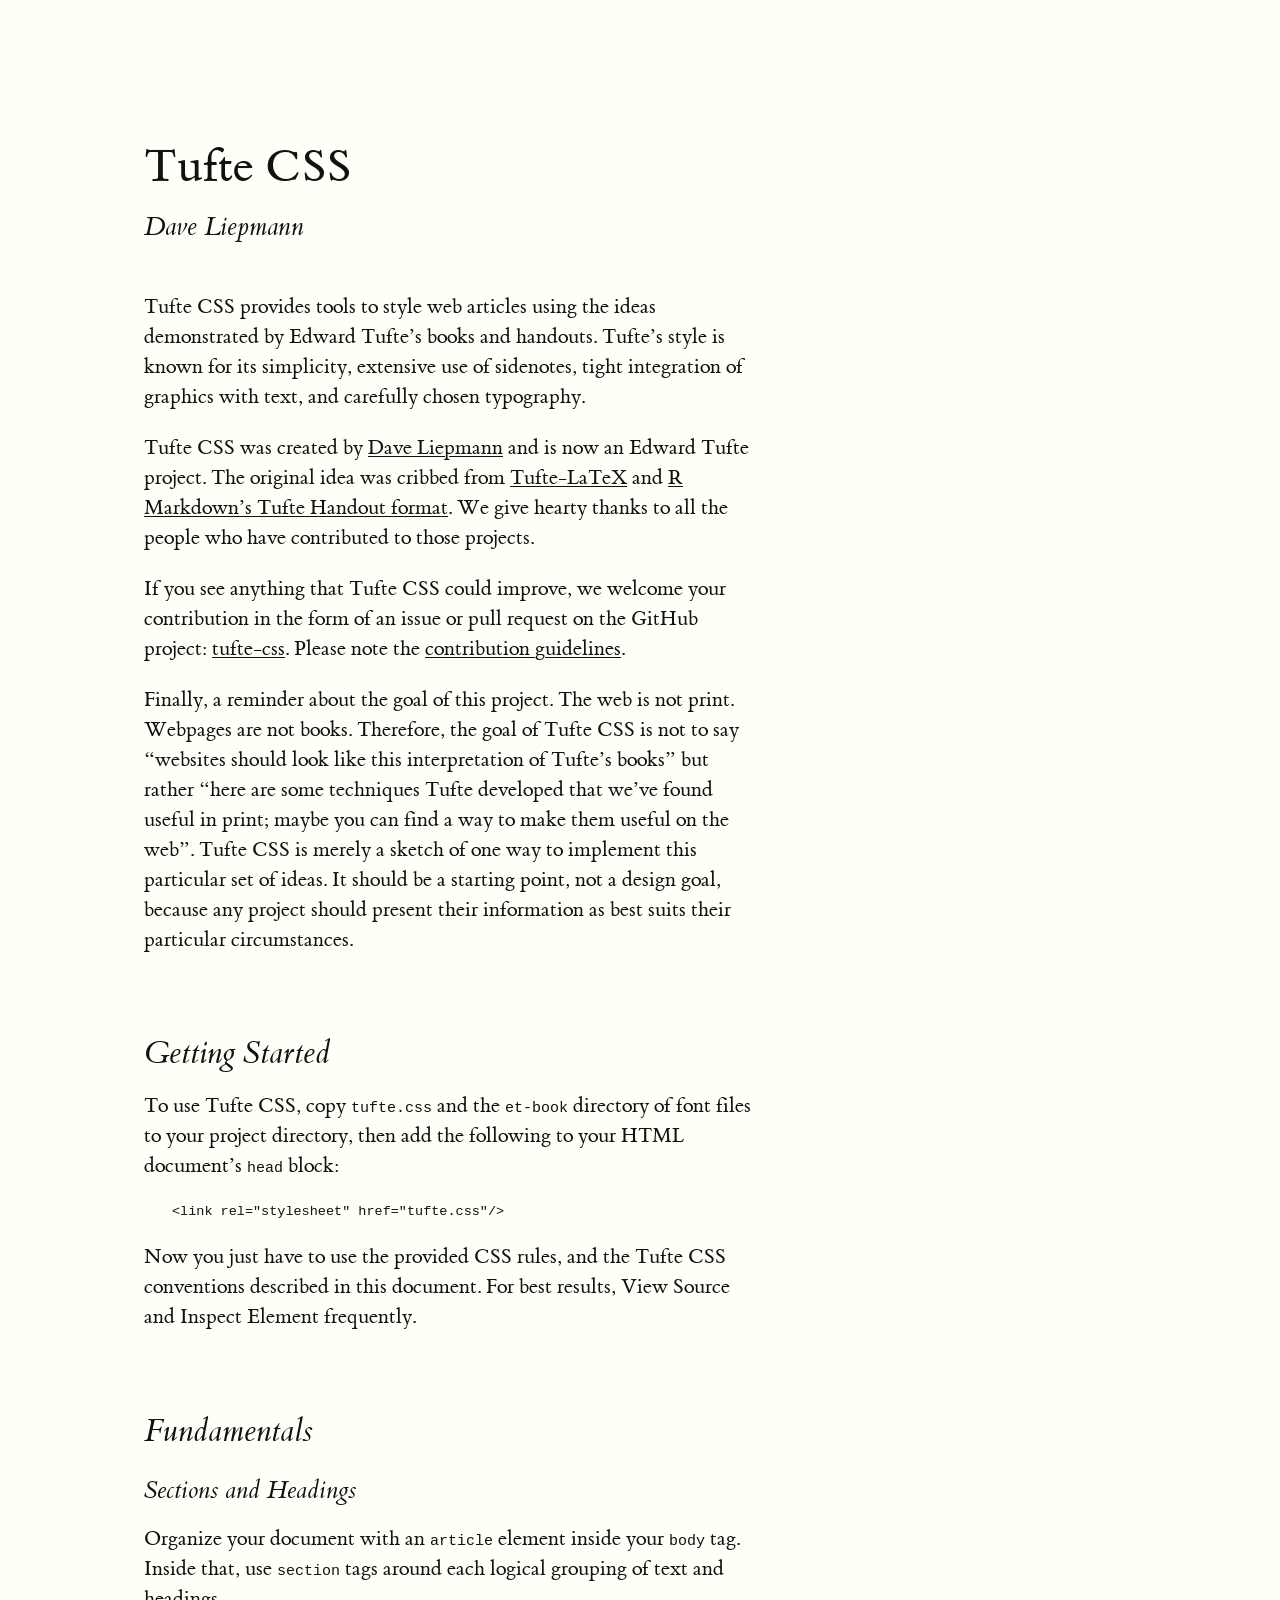
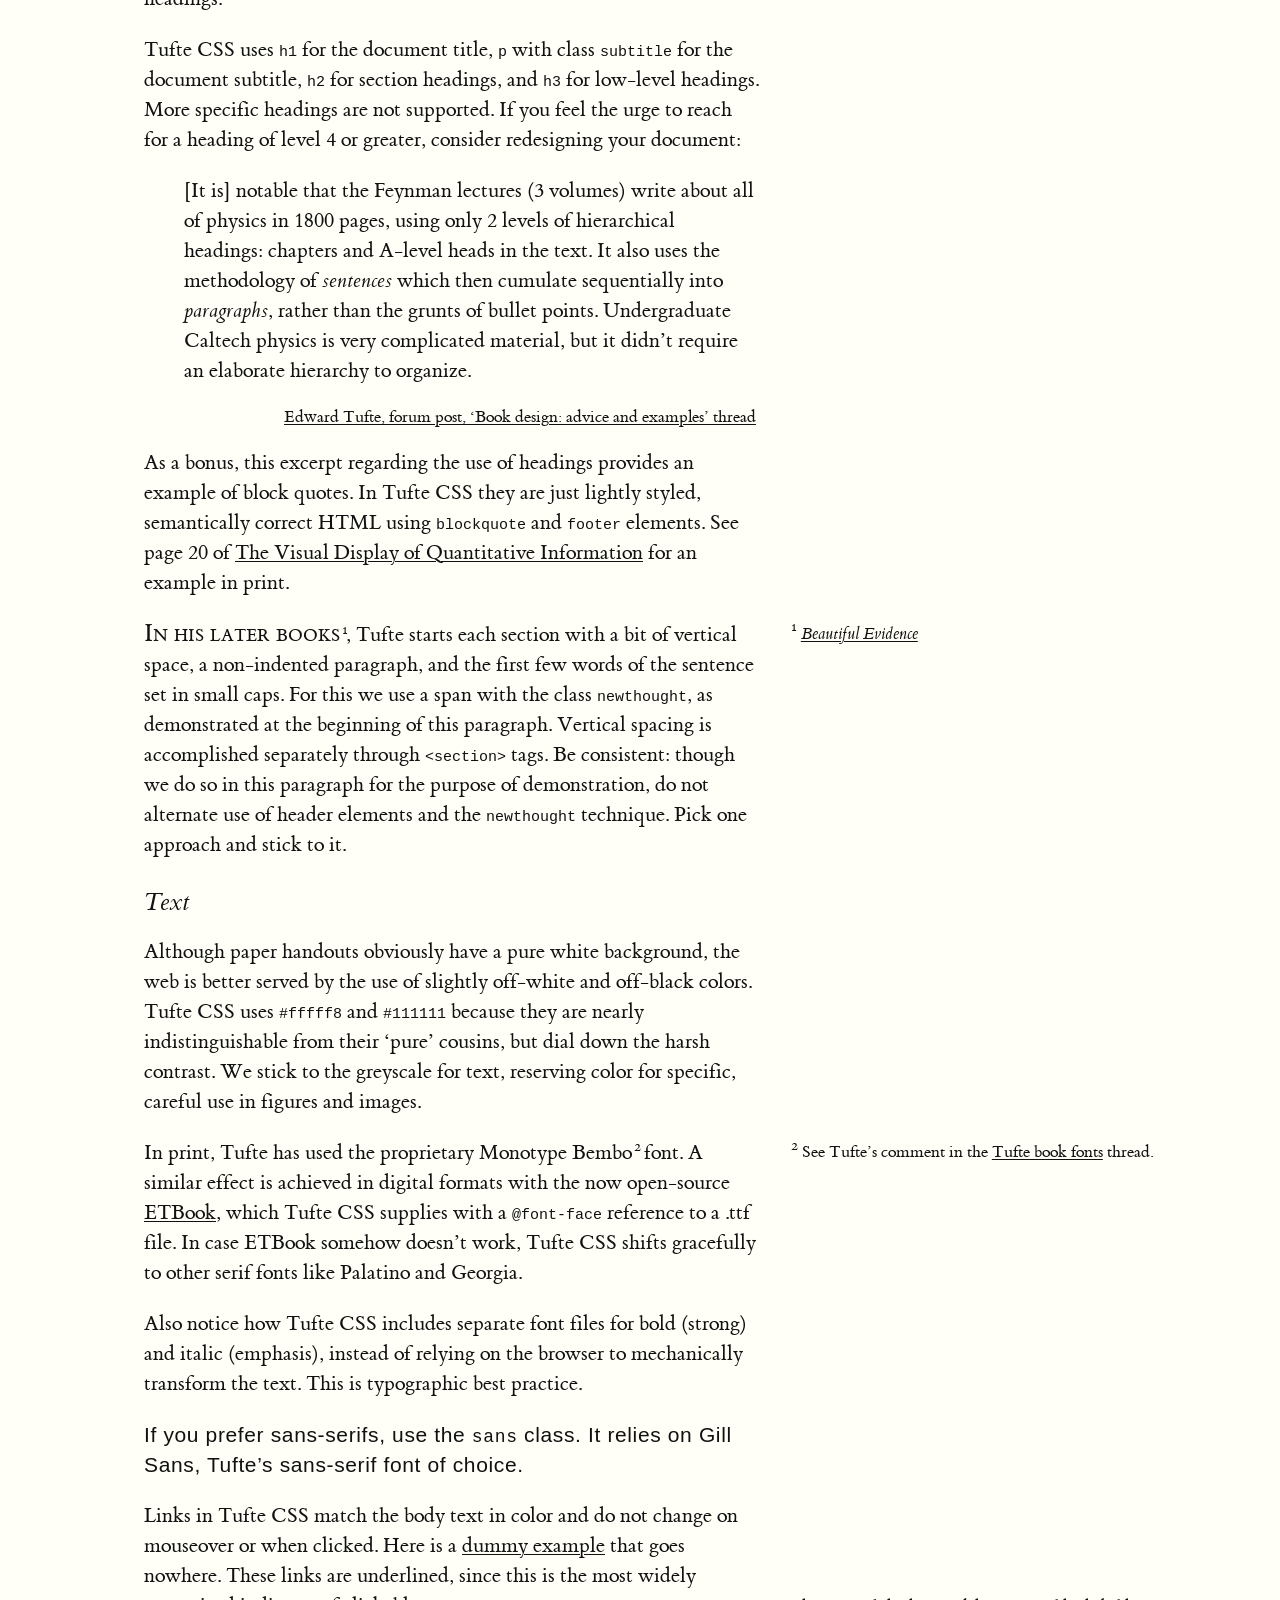
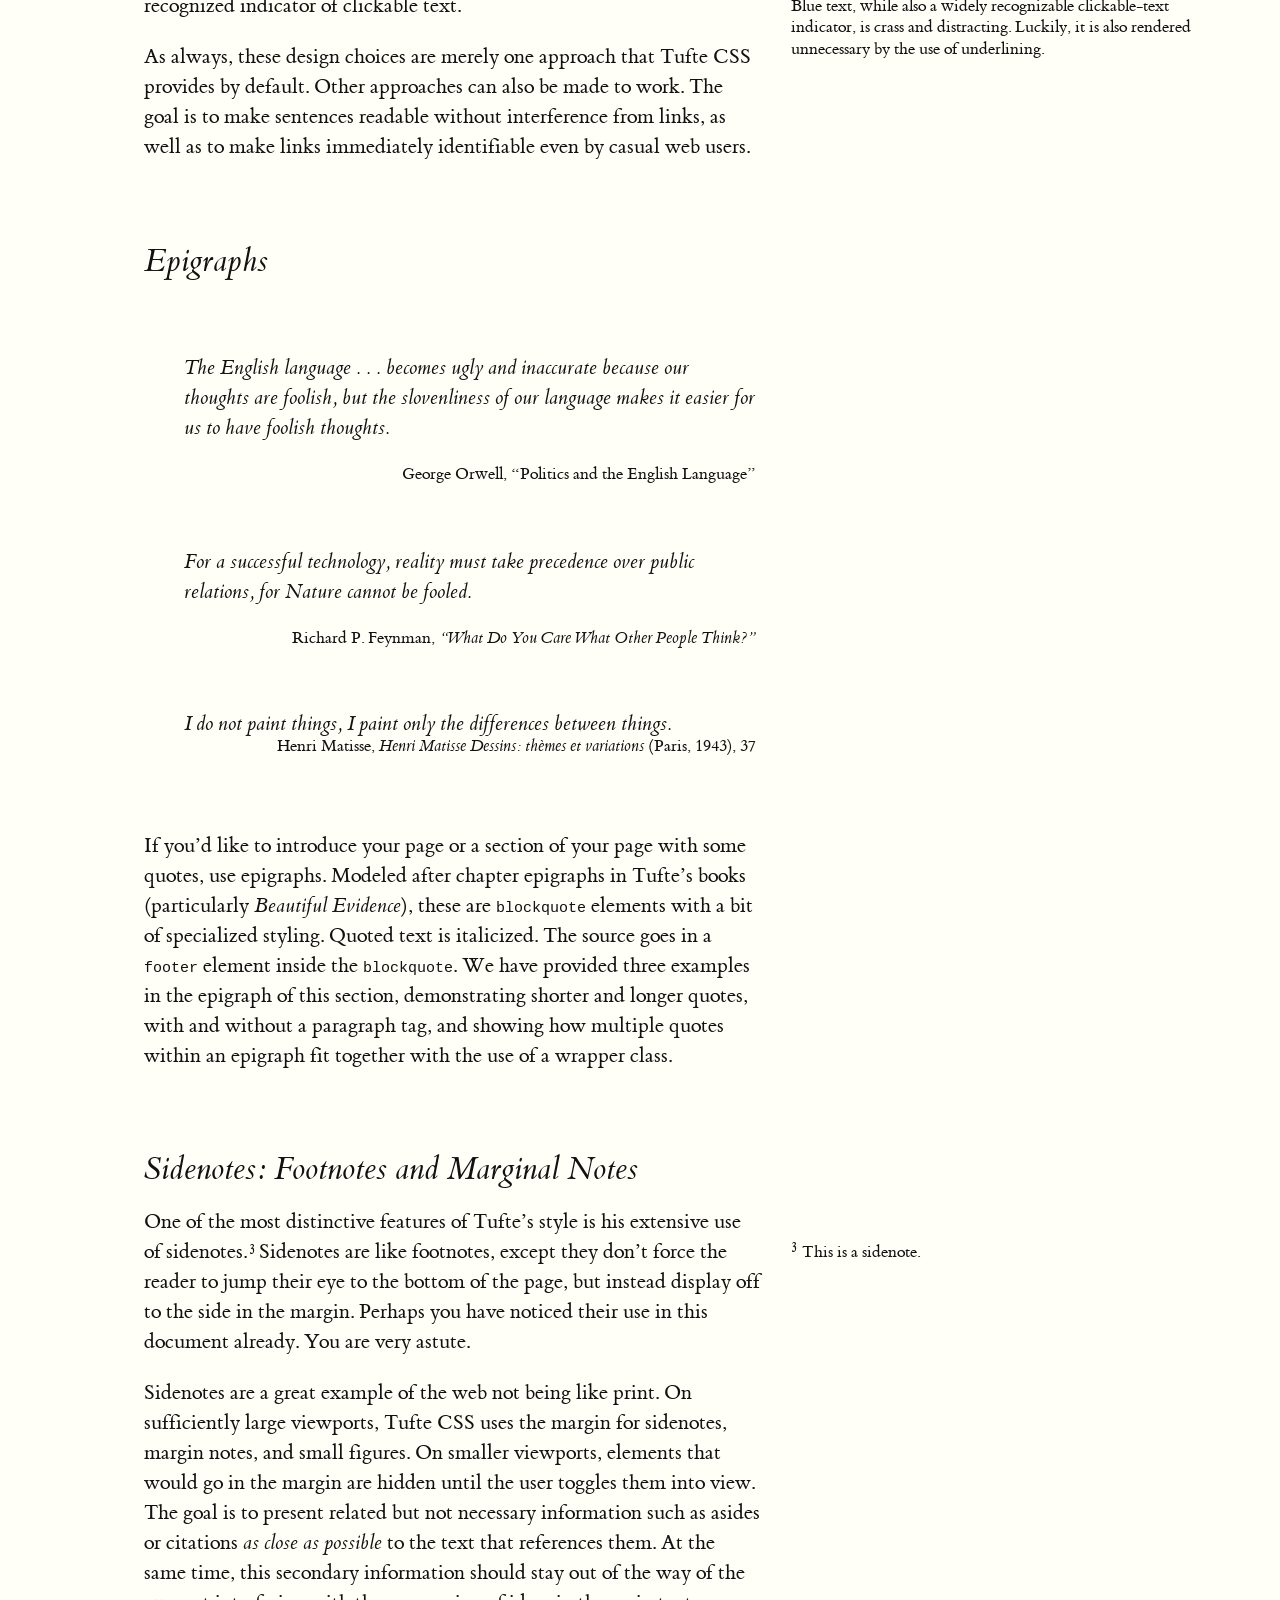
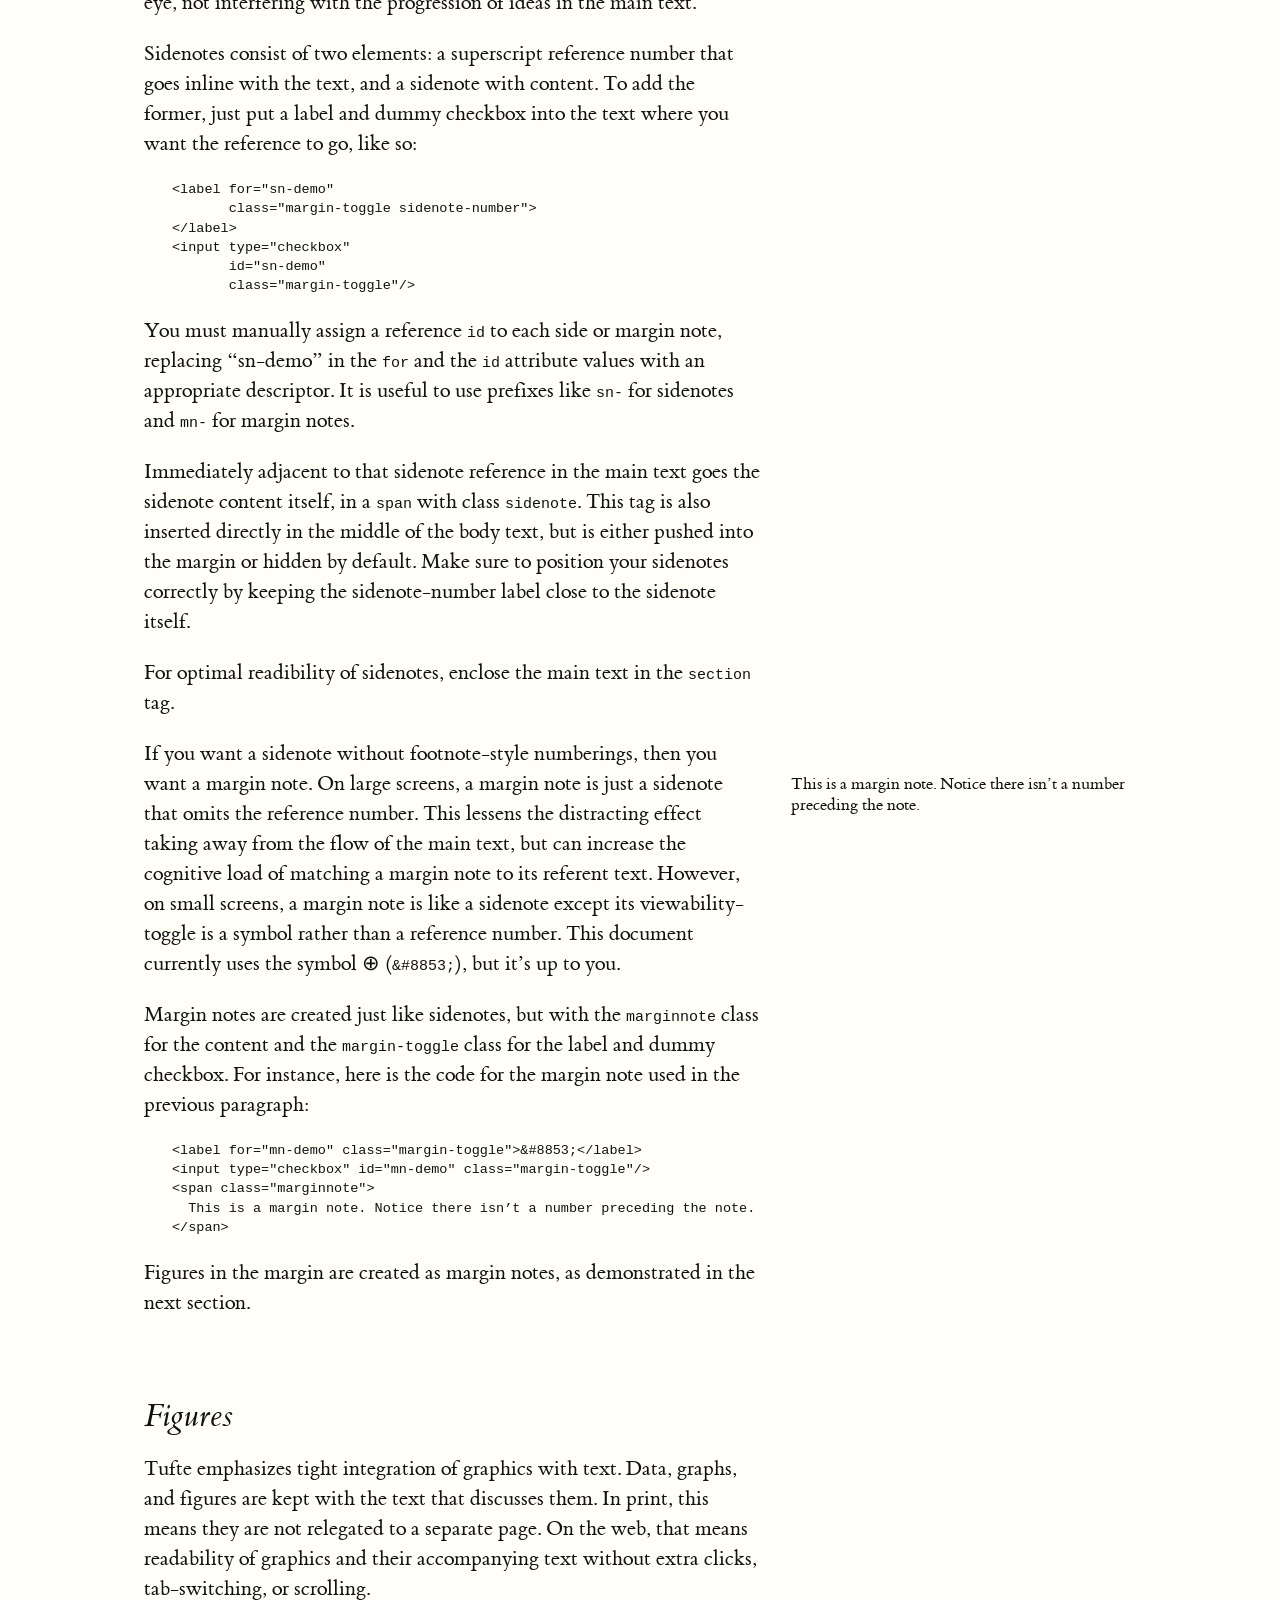
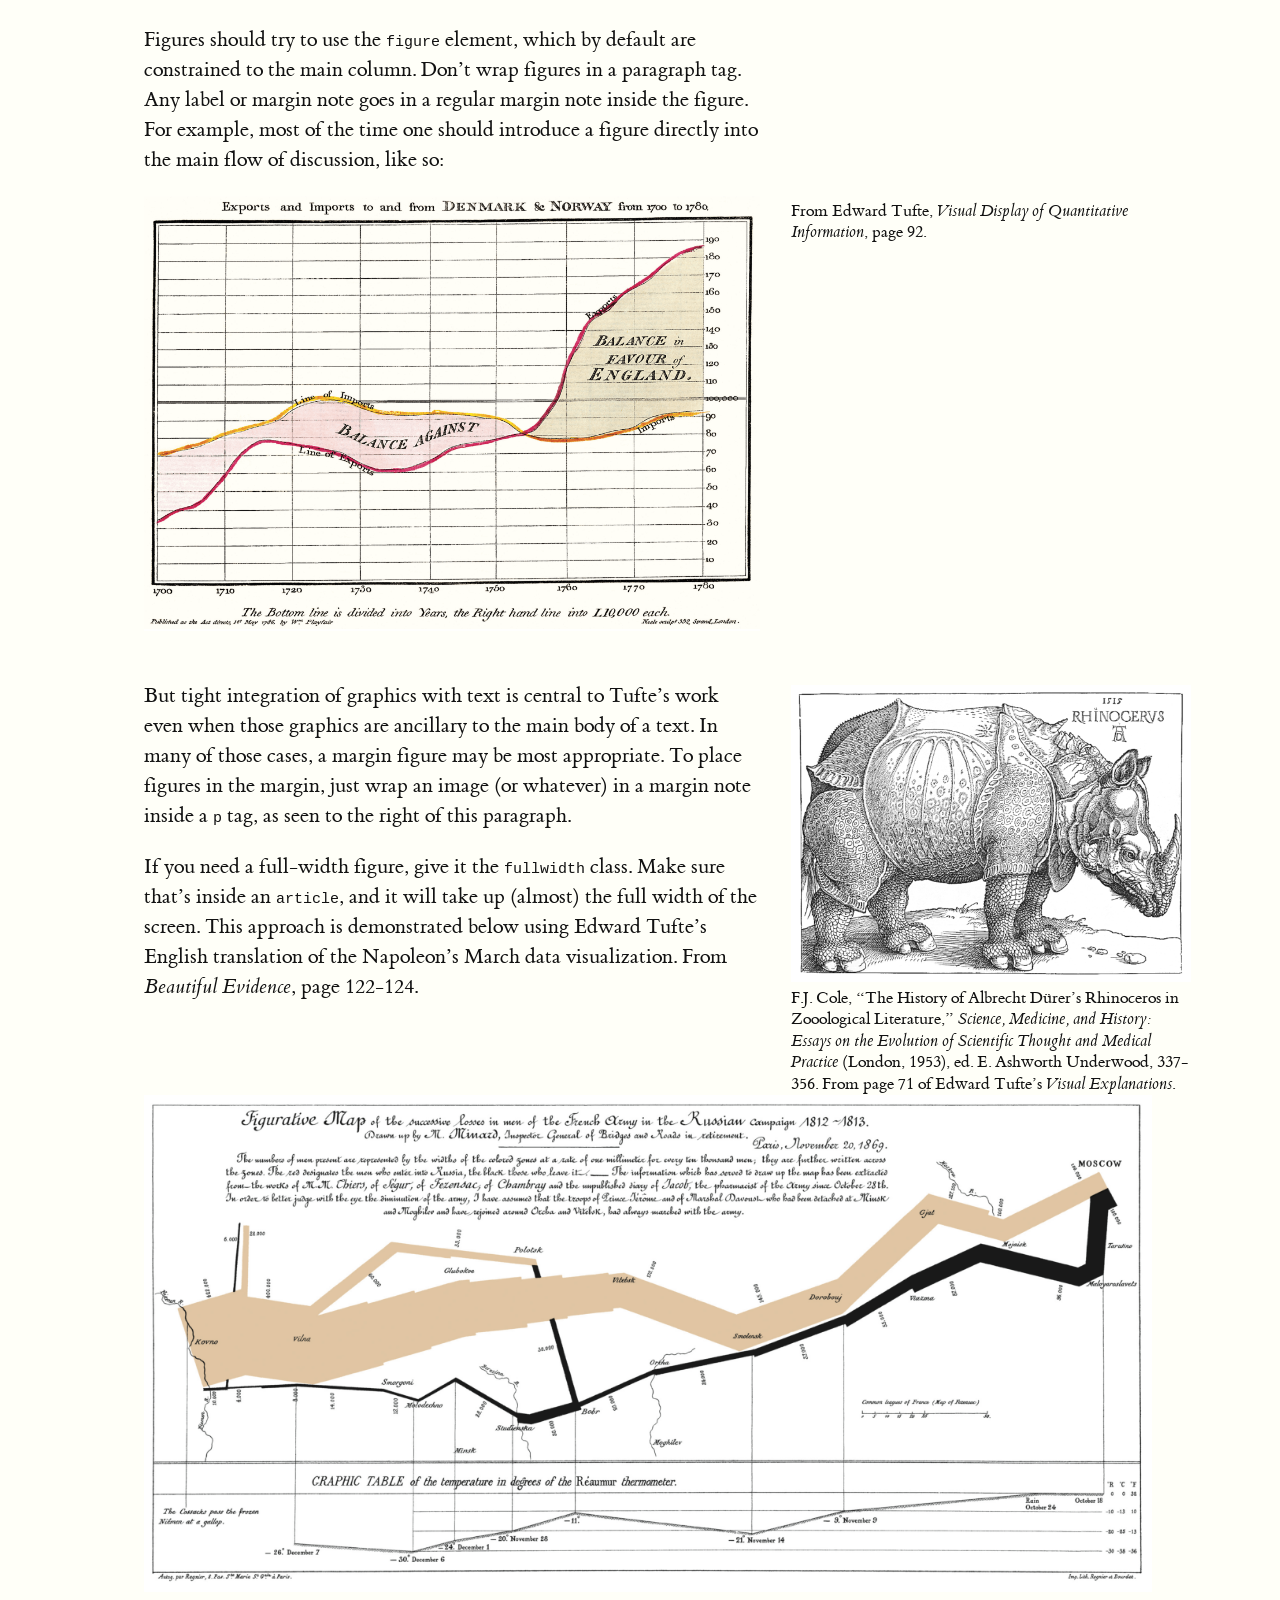
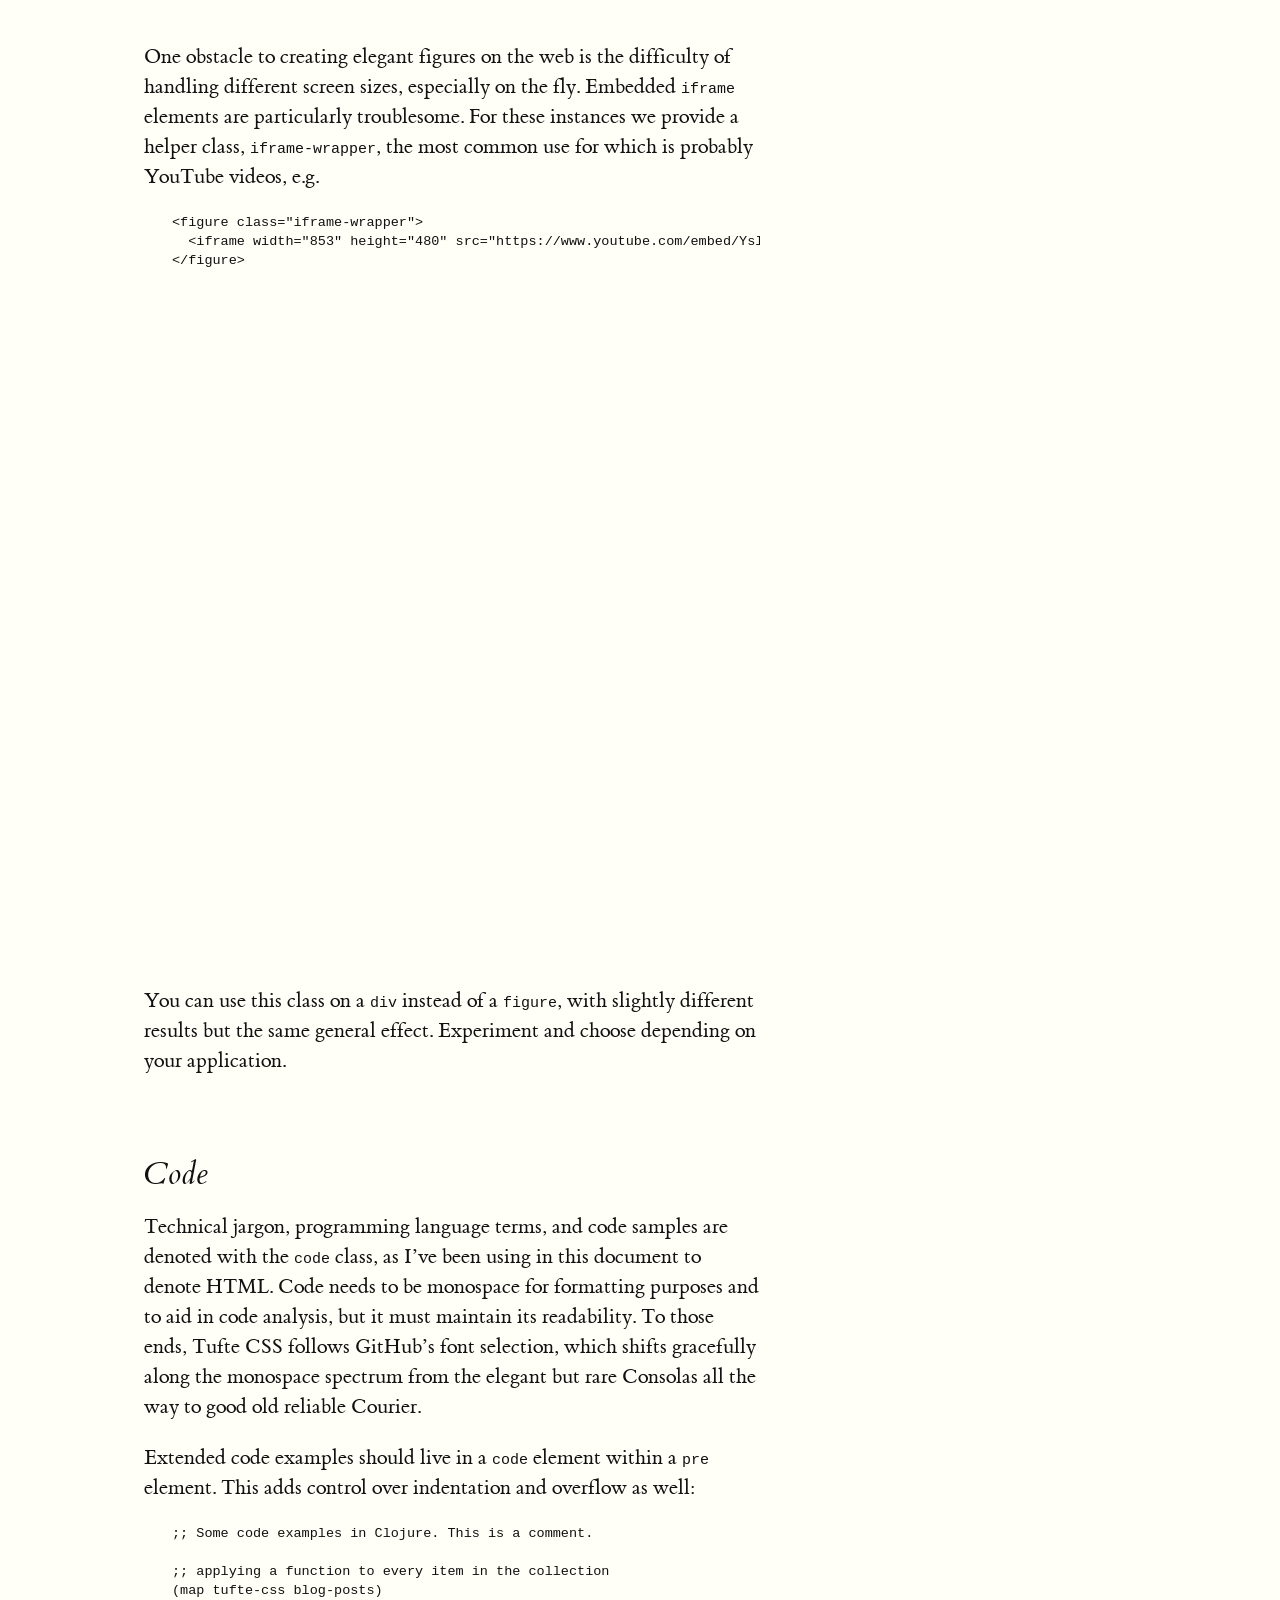
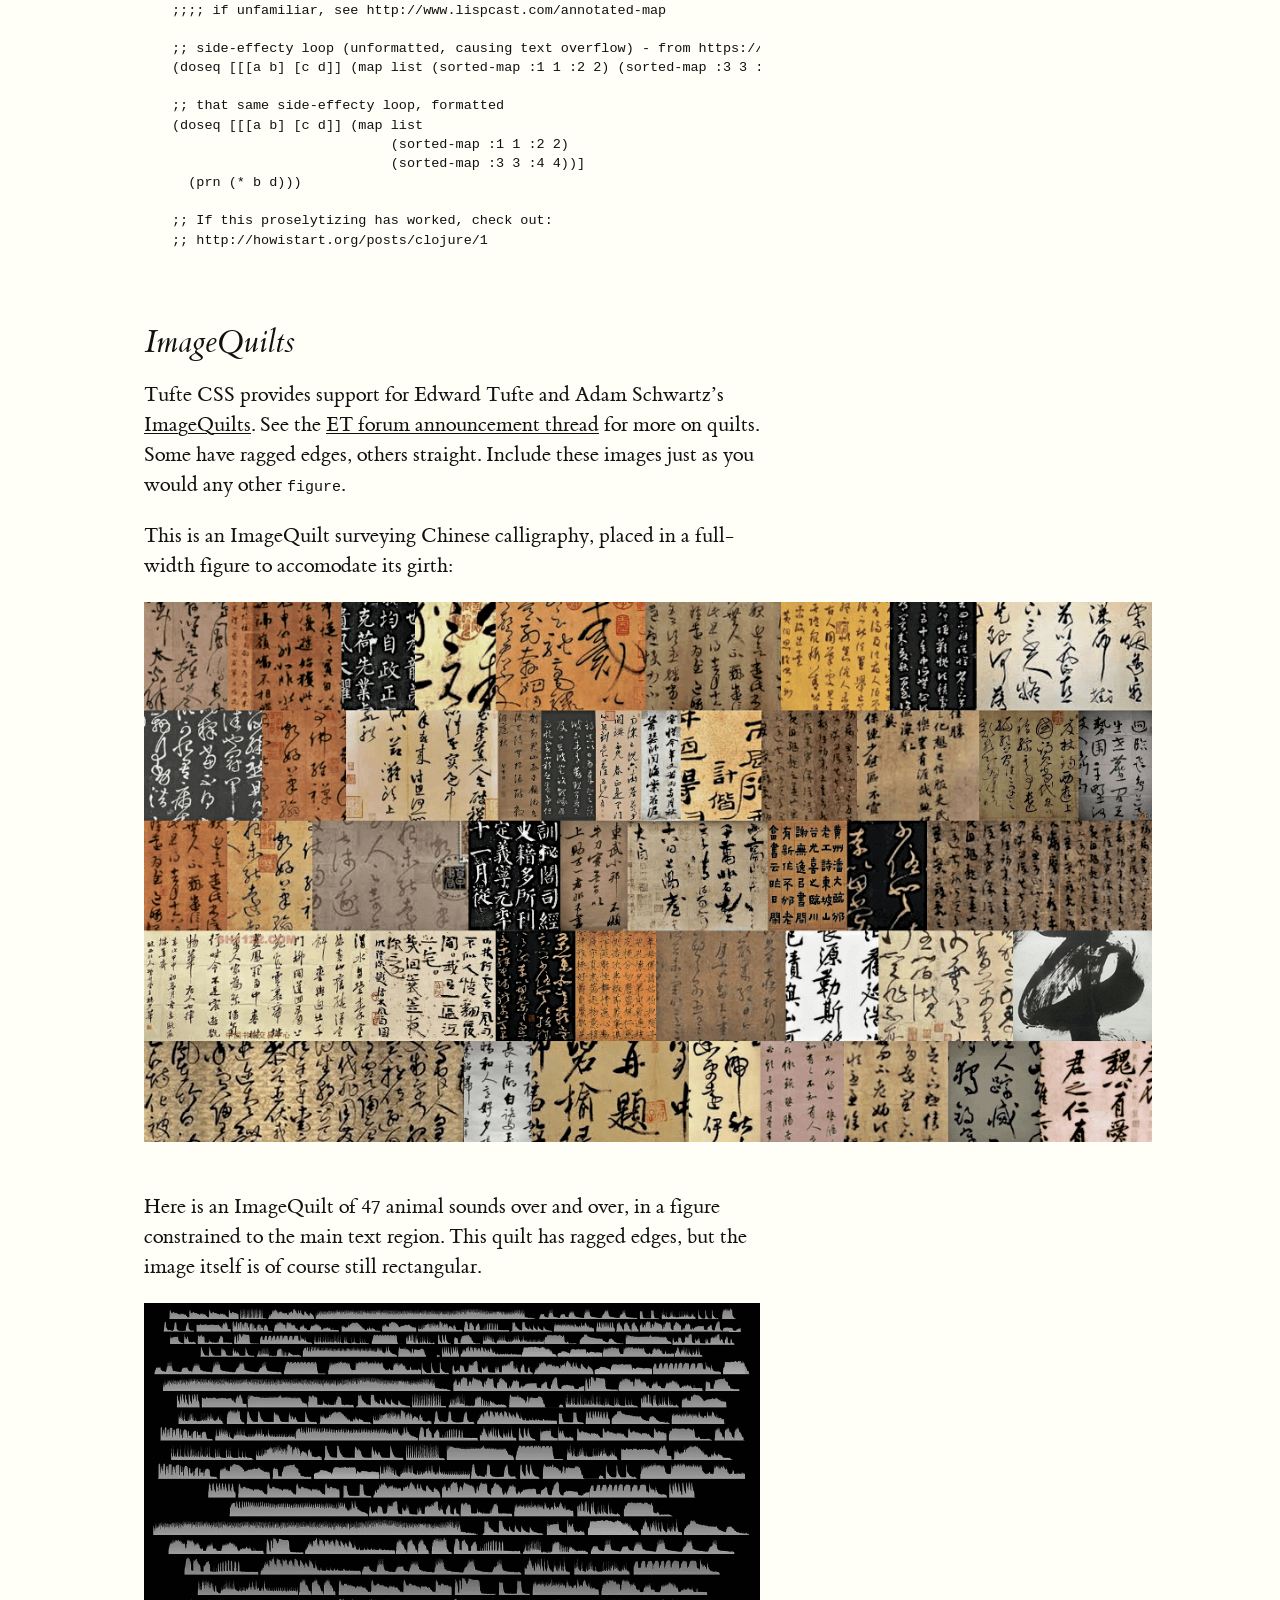
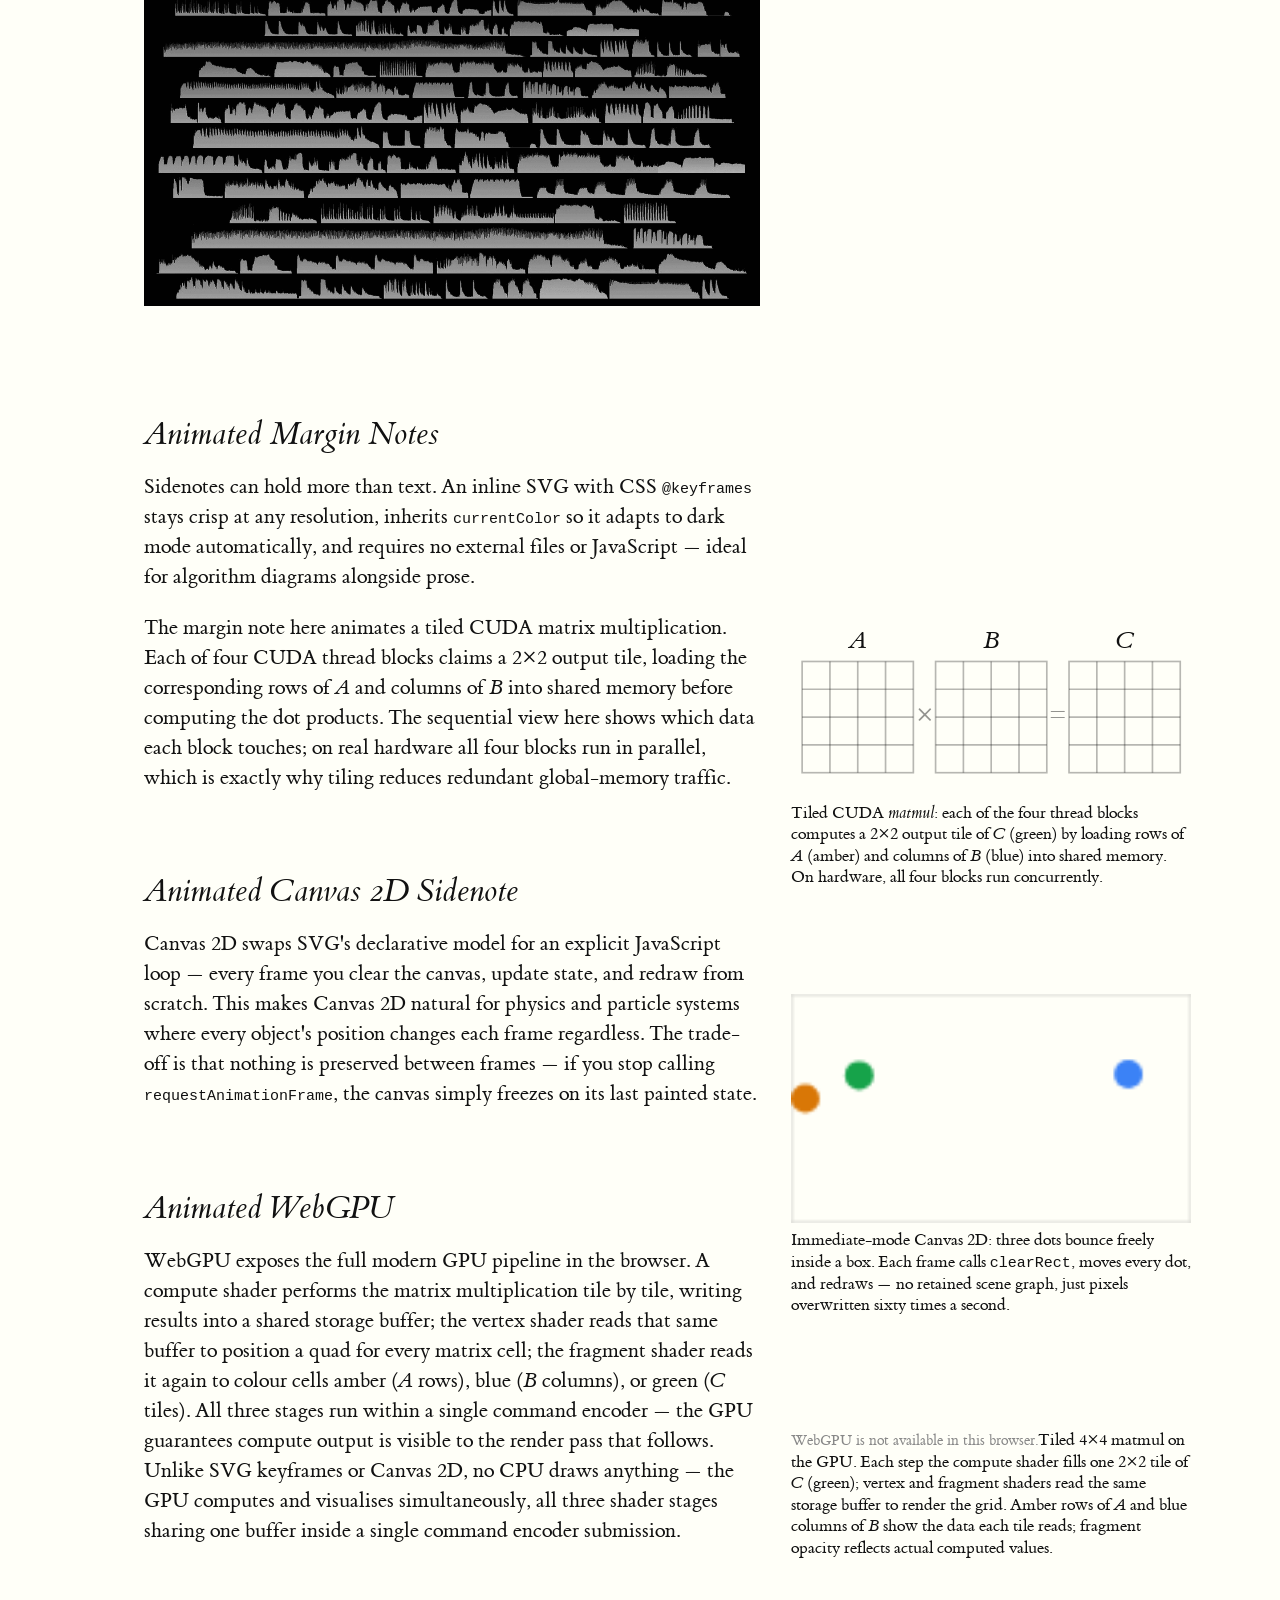
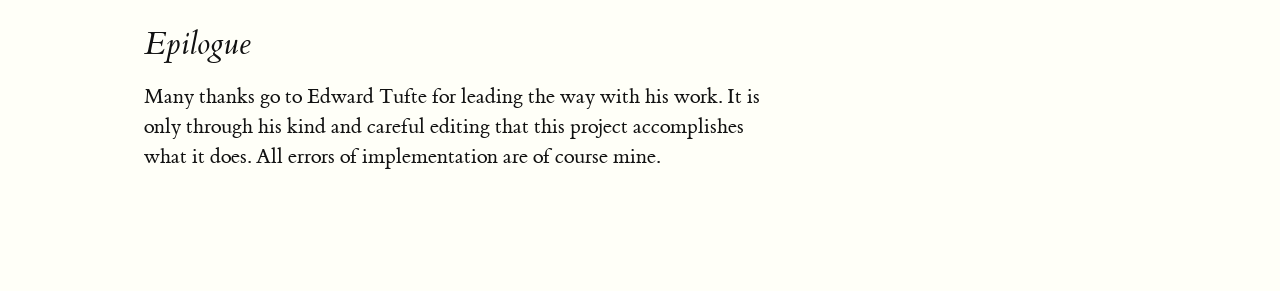
==== test.html @ 64efb83a "creating the landing page" ====
<!DOCTYPE html>
<html lang="en">
  <head>
    <meta charset="utf-8"/>
    <title>Tufte CSS</title>
    <link rel="stylesheet" href="tufte.css"/>
    <meta name="viewport" content="width=device-width, initial-scale=1">
    <style>
      /* CUDA matmul sidenote animation — 4s cycle, 4 tiled thread blocks */
      @keyframes mm-c-tl{0%{opacity:0}6%{opacity:.85}19%{opacity:.85}25%{opacity:0}100%{opacity:0}}
      @keyframes mm-c-tr{0%{opacity:0}25%{opacity:0}31%{opacity:.85}44%{opacity:.85}50%{opacity:0}100%{opacity:0}}
      @keyframes mm-c-bl{0%{opacity:0}50%{opacity:0}56%{opacity:.85}69%{opacity:.85}75%{opacity:0}100%{opacity:0}}
      @keyframes mm-c-br{0%{opacity:0}75%{opacity:0}81%{opacity:.85}94%{opacity:.85}100%{opacity:0}}
      @keyframes mm-a-top{0%{opacity:0}6%{opacity:.45}44%{opacity:.45}50%{opacity:0}100%{opacity:0}}
      @keyframes mm-a-bot{0%{opacity:0}50%{opacity:0}56%{opacity:.45}94%{opacity:.45}100%{opacity:0}}
      @keyframes mm-b-l{0%{opacity:0}6%{opacity:.45}19%{opacity:.45}25%{opacity:0}50%{opacity:0}56%{opacity:.45}69%{opacity:.45}75%{opacity:0}100%{opacity:0}}
      @keyframes mm-b-r{0%{opacity:0}25%{opacity:0}31%{opacity:.45}44%{opacity:.45}50%{opacity:0}75%{opacity:0}81%{opacity:.45}94%{opacity:.45}100%{opacity:0}}
      .mm-cTL{animation:mm-c-tl 4s linear infinite}
      .mm-cTR{animation:mm-c-tr 4s linear infinite}
      .mm-cBL{animation:mm-c-bl 4s linear infinite}
      .mm-cBR{animation:mm-c-br 4s linear infinite}
      .mm-aTop{animation:mm-a-top 4s linear infinite}
      .mm-aBot{animation:mm-a-bot 4s linear infinite}
      .mm-bL{animation:mm-b-l 4s linear infinite}
      .mm-bR{animation:mm-b-r 4s linear infinite}
    </style>
  </head>

  <body>
    <article>
      <h1 id="tufte-css">Tufte CSS</h1>
      <p class="subtitle">Dave Liepmann</p>
      <section>
        <p>Tufte CSS provides tools to style web articles using the ideas demonstrated by Edward Tufte’s books and handouts. Tufte’s style is known for its simplicity, extensive use of sidenotes, tight integration of graphics with text, and carefully chosen typography.</p>
        <p>Tufte CSS was created by <a href="http://www.daveliepmann.com">Dave Liepmann</a> and is now an Edward Tufte project. The original idea was cribbed from <a href="https://tufte-latex.github.io/tufte-latex/">Tufte-LaTeX</a> and <a href="http://rmarkdown.rstudio.com/tufte_handout_format.html">R Markdown’s Tufte Handout format</a>. We give hearty thanks to all the people who have contributed to those projects.</p>
        <p>If you see anything that Tufte CSS could improve, we welcome your contribution in the form of an issue or pull request on the GitHub project: <a href="https://github.com/edwardtufte/tufte-css">tufte-css</a>. Please note the <a href="https://github.com/edwardtufte/tufte-css#contributing">contribution guidelines</a>.</p>
        <p>Finally, a reminder about the goal of this project. The web is not print. Webpages are not books. Therefore, the goal of Tufte CSS is not to say “websites should look like this interpretation of Tufte’s books” but rather “here are some techniques Tufte developed that we’ve found useful in print; maybe you can find a way to make them useful on the web”. Tufte CSS is merely a sketch of one way to implement this particular set of ideas. It should be a starting point, not a design goal, because any project should present their information as best suits their particular circumstances.</p>
      </section>

      <section>
        <h2 id="getting-started">Getting Started</h2>
        <p>To use Tufte CSS, copy <code>tufte.css</code> and the <code>et-book</code> directory of font files to your project directory, then add the following to your HTML document’s <code>head</code> block:</p>

        <pre><code>&lt;link rel="stylesheet" href="tufte.css"/&gt;</code></pre>

        <p>Now you just have to use the provided CSS rules, and the Tufte CSS conventions described in this document. For best results, View Source and Inspect Element frequently.</p>
      </section>

      <section>
        <h2 id="fundamentals">Fundamentals</h2>
        <h3 id="fundamentals--sections-and-headers">Sections and Headings</h3>
        <p>Organize your document with an <code>article</code> element inside your <code>body</code> tag. Inside that, use <code>section</code> tags around each logical grouping of text and headings.</p>
        <p>Tufte CSS uses <code>h1</code> for the document title, <code>p</code> with class <code>subtitle</code> for the document subtitle, <code>h2</code> for section headings, and <code>h3</code> for low-level headings. More specific headings are not supported. If you feel the urge to reach for a heading of level 4 or greater, consider redesigning your document:</p>
        <blockquote cite="http://www.edwardtufte.com/bboard/q-and-a-fetch-msg?msg_id=0000hB">
          <p>[It is] notable that the Feynman lectures (3 volumes) write about all of physics in 1800 pages, using only 2 levels of hierarchical headings: chapters and A-level heads in the text. It also uses the methodology of <em>sentences</em> which then cumulate sequentially into <em>paragraphs</em>, rather than the grunts of bullet points. Undergraduate Caltech physics is very complicated material, but it didn’t require an elaborate hierarchy to organize.</p>
          <footer><a href="http://www.edwardtufte.com/bboard/q-and-a-fetch-msg?msg_id=0000hB">Edward Tufte, forum post, ‘Book design: advice and examples’ thread</a></footer>
        </blockquote>
        <p>As a bonus, this excerpt regarding the use of headings provides an example of block quotes. In Tufte CSS they are just lightly styled, semantically correct HTML using <code>blockquote</code> and <code>footer</code> elements. See page 20 of <a href="https://www.edwardtufte.com/tufte/books_vdqi">The Visual Display of Quantitative Information</a> for an example in print.</p>
        <p><span class="newthought">In his later books<label for="sn-in-his-later-books" class="margin-toggle sidenote-number"></label></span><input type="checkbox" id="sn-in-his-later-books" class="margin-toggle"/><span class="sidenote"><a href="http://www.edwardtufte.com/tufte/books_be"><em>Beautiful Evidence</em></a></span>, Tufte starts each section with a bit of vertical space, a non-indented paragraph, and the first few words of the sentence set in small caps. For this we use a span with the class <code>newthought</code>, as demonstrated at the beginning of this paragraph. Vertical spacing is accomplished separately through <code>&lt;section&gt;</code> tags. Be consistent: though we do so in this paragraph for the purpose of demonstration, do not alternate use of header elements and the <code>newthought</code> technique. Pick one approach and stick to it.</p>

        <h3 id="fundamentals--text">Text</h3>
        <p>Although paper handouts obviously have a pure white background, the web is better served by the use of slightly off-white and off-black colors. Tufte CSS uses <code>#fffff8</code> and <code>#111111</code> because they are nearly indistinguishable from their ‘pure’ cousins, but dial down the harsh contrast. We stick to the greyscale for text, reserving color for specific, careful use in figures and images.</p>
        <p>In print, Tufte has used the proprietary Monotype Bembo<label for="sn-proprietary-monotype-bembo" class="margin-toggle sidenote-number"></label><input type="checkbox" id="sn-proprietary-monotype-bembo" class="margin-toggle"/><span class="sidenote">See Tufte’s comment in the <a href="http://www.edwardtufte.com/bboard/q-and-a-fetch-msg?msg_id=0000Vt">Tufte book fonts</a> thread.</span> font. A similar effect is achieved in digital formats with the now open-source <a href="https://github.com/edwardtufte/et-book">ETBook</a>, which Tufte CSS supplies with a <code>@font-face</code> reference to a .ttf file. In case ETBook somehow doesn’t work, Tufte CSS shifts gracefully to other serif fonts like Palatino and Georgia.</p>
        <p>Also notice how Tufte CSS includes separate font files for bold (strong) and italic (emphasis), instead of relying on the browser to mechanically transform the text. This is typographic best practice.</p>
        <p class="sans">If you prefer sans-serifs, use the <code>sans</code> class. It relies on Gill Sans, Tufte’s sans-serif font of choice.</p>
        <p>Links in Tufte CSS match the body text in color and do not change on mouseover or when clicked. Here is a <a href="#">dummy example</a> that goes nowhere. These links are underlined, since this is the most widely recognized indicator of clickable text. <label for="mn-blue-links" class="margin-toggle">&#8853;</label><input type="checkbox" id="mn-blue-links" class="margin-toggle"/><span class="marginnote">Blue text, while also a widely recognizable clickable-text indicator, is crass and distracting. Luckily, it is also rendered unnecessary by the use of underlining.</span>
        <p>As always, these design choices are merely one approach that Tufte CSS provides by default. Other approaches can also be made to work. The goal is to make sentences readable without interference from links, as well as to make links immediately identifiable even by casual web users.</p>
      </section>

      <section>
        <h2 id="epigraphs">Epigraphs</h2>
        <div class="epigraph">
          <blockquote>
            <p>The English language . . . becomes ugly and inaccurate because our thoughts are foolish, but the slovenliness of our language makes it easier for us to have foolish thoughts.</p>
            <footer>George Orwell, “Politics and the English Language”</footer>
          </blockquote>
          <blockquote>
            <p>For a successful technology, reality must take precedence over public relations, for Nature cannot be fooled.</p>
            <footer>Richard P. Feynman, <cite>“What Do You Care What Other People Think?”</cite></footer>
          </blockquote>
          <blockquote>I do not paint things, I paint only the differences between things.<footer>Henri Matisse, <cite>Henri Matisse Dessins: thèmes et variations</cite> (Paris, 1943), 37</footer></blockquote>
        </div>
        <p>If you’d like to introduce your page or a section of your page with some quotes, use epigraphs. Modeled after chapter epigraphs in Tufte’s books (particularly <em>Beautiful Evidence</em>), these are <code>blockquote</code> elements with a bit of specialized styling. Quoted text is italicized. The source goes in a <code>footer</code> element inside the <code>blockquote</code>. We have provided three examples in the epigraph of this section, demonstrating shorter and longer quotes, with and without a paragraph tag, and showing how multiple quotes within an epigraph fit together with the use of a wrapper class.</p>
      </section>

      <section>
        <h2 id="sidenotes">Sidenotes: Footnotes and Marginal Notes</h2>
        <p>One of the most distinctive features of Tufte’s style is his extensive use of sidenotes.<label for="sn-extensive-use-of-sidenotes" class="margin-toggle sidenote-number"></label><input type="checkbox" id="sn-extensive-use-of-sidenotes" class="margin-toggle"/><span class="sidenote">This is a sidenote.</span> Sidenotes are like footnotes, except they don’t force the reader to jump their eye to the bottom of the page, but instead display off to the side in the margin. Perhaps you have noticed their use in this document already. You are very astute.</p>
        <p>Sidenotes are a great example of the web not being like print. On sufficiently large viewports, Tufte CSS uses the margin for sidenotes, margin notes, and small figures. On smaller viewports, elements that would go in the margin are hidden until the user toggles them into view. The goal is to present related but not necessary information such as asides or citations <em>as close as possible</em> to the text that references them. At the same time, this secondary information should stay out of the way of the eye, not interfering with the progression of ideas in the main text.</p>
        <p>Sidenotes consist of two elements: a superscript reference number that goes inline with the text, and a sidenote with content. To add the former, just put a label and dummy checkbox into the text where you want the reference to go, like so:</p>
        <pre><code>&lt;label for="sn-demo"
       class="margin-toggle sidenote-number"&gt;
&lt;/label&gt;
&lt;input type="checkbox"
       id="sn-demo"
       class="margin-toggle"/&gt;</code></pre>
        <p>You must manually assign a reference <code>id</code> to each side or margin note, replacing “sn-demo” in the <code>for</code> and the <code>id</code> attribute values with an appropriate descriptor. It is useful to use prefixes like <code>sn-</code> for sidenotes and <code>mn-</code> for margin notes.</p>
        <p>Immediately adjacent to that sidenote reference in the main text goes the sidenote content itself, in a <code>span</code> with class <code>sidenote</code>. This tag is also inserted directly in the middle of the body text, but is either pushed into the margin or hidden by default. Make sure to position your sidenotes correctly by keeping the sidenote-number label close to the sidenote itself.</p>
        <p>For optimal readibility of sidenotes, enclose the main text in the <code>section</code> tag.</p>
        <p>If you want a sidenote without footnote-style numberings, then you want a margin note.
          <label for="mn-demo" class="margin-toggle">&#8853;</label>
          <input type="checkbox" id="mn-demo" class="margin-toggle"/>
          <span class="marginnote">
            This is a margin note. Notice there isn’t a number preceding the note.
          </span> On large screens, a margin note is just a sidenote that omits the reference number. This lessens the distracting effect taking away from the flow of the main text, but can increase the cognitive load of matching a margin note to its referent text. However, on small screens, a margin note is like a sidenote except its viewability-toggle is a symbol rather than a reference number. This document currently uses the symbol &#8853; (<code>&amp;#8853;</code>), but it’s up to you.</p>
        <p>Margin notes are created just like sidenotes, but with the <code>marginnote</code> class for the content and the <code>margin-toggle</code> class for the label and dummy checkbox. For instance, here is the code for the margin note used in the previous paragraph:</p>
        <pre><code>&lt;label for="mn-demo" class="margin-toggle"&gt;&amp;#8853;&lt;/label&gt;
&lt;input type="checkbox" id="mn-demo" class="margin-toggle"/&gt;
&lt;span class="marginnote"&gt;
  This is a margin note. Notice there isn’t a number preceding the note.
&lt;/span&gt;</code></pre>
        <p>Figures in the margin are created as margin notes, as demonstrated in the next section.</p>
      </section>

      <section>
        <h2 id="figures">Figures</h2>
        <p>Tufte emphasizes tight integration of graphics with text. Data, graphs, and figures are kept with the text that discusses them. In print, this means they are not relegated to a separate page. On the web, that means readability of graphics and their accompanying text without extra clicks, tab-switching, or scrolling.</p>
        <p>Figures should try to use the <code>figure</code> element, which by default are constrained to the main column. Don’t wrap figures in a paragraph tag. Any label or margin note goes in a regular margin note inside the figure. For example, most of the time one should introduce a figure directly into the main flow of discussion, like so:</p>
        <figure>
          <label for="mn-exports-imports" class="margin-toggle">&#8853;</label><input type="checkbox" id="mn-exports-imports" class="margin-toggle"/><span class="marginnote">From Edward Tufte, <em>Visual Display of Quantitative Information</em>, page 92.</span>
          <img src="assets/img/exports-imports.png" alt="Exports and Imports to and from Denmark & Norway from 1700 to 1780" />
        </figure>

        <p><label for="mn-figure-1" class="margin-toggle">&#8853;</label><input type="checkbox" id="mn-figure-1" class="margin-toggle"/><span class="marginnote"><img src="assets/img/rhino.png" alt="Image of a Rhinoceros"/>F.J. Cole, “The History of Albrecht Dürer’s Rhinoceros in Zooological Literature,” <em>Science, Medicine, and History: Essays on the Evolution of Scientific Thought and Medical Practice</em> (London, 1953), ed. E. Ashworth Underwood, 337-356. From page 71 of Edward Tufte’s <em>Visual Explanations</em>.</span> But tight integration of graphics with text is central to Tufte’s work even when those graphics are ancillary to the main body of a text. In many of those cases, a margin figure may be most appropriate. To place figures in the margin, just wrap an image (or whatever) in a margin note inside a <code>p</code> tag, as seen to the right of this paragraph.</p>
        <p>If you need a full-width figure, give it the <code>fullwidth</code> class. Make sure that’s inside an <code>article</code>, and it will take up (almost) the full width of the screen. This approach is demonstrated below using Edward Tufte’s English translation of the Napoleon’s March data visualization. From <em>Beautiful Evidence</em>, page 122-124.</p>
        <figure class="fullwidth">
          <img src="assets/img/napoleons-march.png" alt="Figurative map of the successive losses of the French Army in the Russian campaign, 1812-1813" />
        </figure>
        <p>One obstacle to creating elegant figures on the web is the difficulty of handling different screen sizes, especially on the fly. Embedded <code>iframe</code> elements are particularly troublesome. For these instances we provide a helper class, <code>iframe-wrapper</code>, the most common use for which is probably YouTube videos, e.g.</p>
        <pre><code>&lt;figure class="iframe-wrapper"&gt;
  &lt;iframe width="853" height="480" src="https://www.youtube.com/embed/YslQ2625TR4" frameborder="0" allowfullscreen&gt;&lt;/iframe&gt;
&lt;/figure&gt;</code></pre>
        <figure class="iframe-wrapper">
          <iframe width="853" height="480" src="https://www.youtube.com/embed/YslQ2625TR4" frameborder="0" allowfullscreen></iframe>
        </figure>
        <p>You can use this class on a <code>div</code> instead of a <code>figure</code>, with slightly different results but the same general effect. Experiment and choose depending on your application.</p>
      </section>

      <section>
        <h2 id="code">Code</h2>
        <p>Technical jargon, programming language terms, and code samples are denoted with the <code>code</code> class, as I’ve been using in this document to denote HTML. Code needs to be monospace for formatting purposes and to aid in code analysis, but it must maintain its readability. To those ends, Tufte CSS follows GitHub’s font selection, which shifts gracefully along the monospace spectrum from the elegant but rare Consolas all the way to good old reliable Courier.</p>
        <p>Extended code examples should live in a <code>code</code> element within a <code>pre</code> element. This adds control over indentation and overflow as well:</p>
        <pre><code>;; Some code examples in Clojure. This is a comment.

;; applying a function to every item in the collection
(map tufte-css blog-posts)
;;;; if unfamiliar, see http://www.lispcast.com/annotated-map

;; side-effecty loop (unformatted, causing text overflow) - from https://clojuredocs.org/clojure.core/doseq
(doseq [[[a b] [c d]] (map list (sorted-map :1 1 :2 2) (sorted-map :3 3 :4 4))] (prn (* b d)))

;; that same side-effecty loop, formatted
(doseq [[[a b] [c d]] (map list
                           (sorted-map :1 1 :2 2)
                           (sorted-map :3 3 :4 4))]
  (prn (* b d)))

;; If this proselytizing has worked, check out:
;; http://howistart.org/posts/clojure/1</code></pre>
      </section>

      <section>
        <h2 id="imagequilts">ImageQuilts</h2>
        <p>Tufte CSS provides support for Edward Tufte and Adam Schwartz’s <a href="http://imagequilts.com/">ImageQuilts</a>. See the <a href="http://www.edwardtufte.com/bboard/q-and-a-fetch-msg?msg_id=0003wk">ET forum announcement thread</a> for more on quilts. Some have ragged edges, others straight. Include these images just as you would any other <code>figure</code>.</p>
        <p>This is an ImageQuilt surveying Chinese calligraphy, placed in a full-width figure to accomodate its girth:</p>
        <figure class="fullwidth"><img src="assets/img/imagequilt-chinese-calligraphy.png" alt="Image of Chinese Calligraphy"/></figure>
        <p>Here is an ImageQuilt of 47 animal sounds over and over, in a figure constrained to the main text region. This quilt has ragged edges, but the image itself is of course still rectangular.</p>
        <figure><img src="assets/img/imagequilt-animal-sounds.png" alt="Image of animal sounds"/></figure>
      </section>

      <section>
        <h2 id="animated-sidenotes">Animated Margin Notes</h2>
        <p>Sidenotes can hold more than text. An inline SVG with CSS <code>@keyframes</code> stays crisp at any resolution, inherits <code>currentColor</code> so it adapts to dark mode automatically, and requires no external files or JavaScript — ideal for algorithm diagrams alongside prose.</p>
        <p>The margin note here animates a tiled CUDA matrix multiplication.<label for="mn-cuda-matmul" class="margin-toggle">&#8853;</label><input type="checkbox" id="mn-cuda-matmul" class="margin-toggle"/><span class="marginnote"><svg viewBox="0 0 144 64" xmlns="http://www.w3.org/2000/svg" style="width:100%;display:block;margin-bottom:.5rem" role="img" aria-label="Animated CUDA tiled matrix multiplication">
          <!-- A highlights: amber, rows 0-1 then rows 2-3 -->
          <rect class="mm-aTop" fill="#d97706" opacity="0" x="4" y="16" width="40" height="20"/>
          <rect class="mm-aBot" fill="#d97706" opacity="0" x="4" y="36" width="40" height="20"/>
          <!-- B highlights: blue, cols 0-1 then cols 2-3 -->
          <rect class="mm-bL" fill="#3b82f6" opacity="0" x="52" y="16" width="20" height="40"/>
          <rect class="mm-bR" fill="#3b82f6" opacity="0" x="72" y="16" width="20" height="40"/>
          <!-- C output tiles: green -->
          <rect class="mm-cTL" fill="#16a34a" opacity="0" x="100" y="16" width="20" height="20"/>
          <rect class="mm-cTR" fill="#16a34a" opacity="0" x="120" y="16" width="20" height="20"/>
          <rect class="mm-cBL" fill="#16a34a" opacity="0" x="100" y="36" width="20" height="20"/>
          <rect class="mm-cBR" fill="#16a34a" opacity="0" x="120" y="36" width="20" height="20"/>
          <!-- Grid lines on top of highlights -->
          <g stroke="currentColor" stroke-opacity=".3" stroke-width=".6" fill="none">
            <rect x="4" y="16" width="40" height="40"/>
            <line x1="14" y1="16" x2="14" y2="56"/><line x1="24" y1="16" x2="24" y2="56"/><line x1="34" y1="16" x2="34" y2="56"/>
            <line x1="4" y1="26" x2="44" y2="26"/><line x1="4" y1="36" x2="44" y2="36"/><line x1="4" y1="46" x2="44" y2="46"/>
            <rect x="52" y="16" width="40" height="40"/>
            <line x1="62" y1="16" x2="62" y2="56"/><line x1="72" y1="16" x2="72" y2="56"/><line x1="82" y1="16" x2="82" y2="56"/>
            <line x1="52" y1="26" x2="92" y2="26"/><line x1="52" y1="36" x2="92" y2="36"/><line x1="52" y1="46" x2="92" y2="46"/>
            <rect x="100" y="16" width="40" height="40"/>
            <line x1="110" y1="16" x2="110" y2="56"/><line x1="120" y1="16" x2="120" y2="56"/><line x1="130" y1="16" x2="130" y2="56"/>
            <line x1="100" y1="26" x2="140" y2="26"/><line x1="100" y1="36" x2="140" y2="36"/><line x1="100" y1="46" x2="140" y2="46"/>
          </g>
          <!-- Matrix and operator labels -->
          <text x="24" y="11" text-anchor="middle" font-size="9" font-style="italic" fill="currentColor" font-family="et-book,Georgia,serif">A</text>
          <text x="72" y="11" text-anchor="middle" font-size="9" font-style="italic" fill="currentColor" font-family="et-book,Georgia,serif">B</text>
          <text x="120" y="11" text-anchor="middle" font-size="9" font-style="italic" fill="currentColor" font-family="et-book,Georgia,serif">C</text>
          <text x="48" y="38" text-anchor="middle" font-size="9" fill="currentColor" opacity=".45">&#215;</text>
          <text x="96" y="38" text-anchor="middle" font-size="9" fill="currentColor" opacity=".45">=</text>
        </svg>Tiled CUDA <em>matmul</em>: each of the four thread blocks computes a 2&#215;2 output tile of <em>C</em> (green) by loading rows of <em>A</em> (amber) and columns of <em>B</em> (blue) into shared memory. On hardware, all four blocks run concurrently.</span> Each of four CUDA thread blocks claims a 2&#215;2 output tile, loading the corresponding rows of <em>A</em> and columns of <em>B</em> into shared memory before computing the dot products. The sequential view here shows which data each block touches; on real hardware all four blocks run in parallel, which is exactly why tiling reduces redundant global-memory traffic.</p>
      </section>

      <section>
        <h2 id="animated-canvas-sidenote">Animated Canvas 2D Sidenote</h2>
        <p>Canvas 2D swaps SVG's declarative model for an explicit JavaScript loop — every frame you clear the canvas, update state, and redraw from scratch.<label for="mn-canvas-bounce" class="margin-toggle">&#8853;</label><input type="checkbox" id="mn-canvas-bounce" class="margin-toggle"/><span class="marginnote"><canvas id="canvas-bounce" width="140" height="80" style="width:100%;display:block;margin-bottom:.5rem"></canvas>Immediate-mode Canvas 2D: three dots bounce freely inside a box. Each frame calls <code>clearRect</code>, moves every dot, and redraws — no retained scene graph, just pixels overwritten sixty times a second.</span> This makes Canvas 2D natural for physics and particle systems where every object's position changes each frame regardless. The trade-off is that nothing is preserved between frames — if you stop calling <code>requestAnimationFrame</code>, the canvas simply freezes on its last painted state.</p>
      </section>

      <section>
        <h2 id="animated-webgpu">Animated WebGPU</h2>
        <p>WebGPU exposes the full modern GPU pipeline in the browser. A compute shader performs the matrix multiplication tile by tile, writing results into a shared storage buffer; the vertex shader reads that same buffer to position a quad for every matrix cell; the fragment shader reads it again to colour cells amber (<em>A</em> rows), blue (<em>B</em> columns), or green (<em>C</em> tiles). All three stages run within a single command encoder — the GPU guarantees compute output is visible to the render pass that follows.<label for="mn-webgpu" class="margin-toggle">&#8853;</label><input type="checkbox" id="mn-webgpu" class="margin-toggle"/><span class="marginnote"><canvas id="canvas-webgpu" width="220" height="90" style="width:100%;display:block;margin-bottom:0.3rem"></canvas><span id="webgpu-fallback" style="display:none;font-size:1rem;color:#888">WebGPU is not available in this browser.</span>Tiled 4&#215;4 matmul on the GPU. Each step the compute shader fills one 2&#215;2 tile of <em>C</em> (green); vertex and fragment shaders read the same storage buffer to render the grid. Amber rows of <em>A</em> and blue columns of <em>B</em> show the data each tile reads; fragment opacity reflects actual computed values.</span> Unlike SVG keyframes or Canvas 2D, no CPU draws anything — the GPU computes and visualises simultaneously, all three shader stages sharing one buffer inside a single command encoder submission.</p>
      </section>

      <section>
        <h2 id="epilogue">Epilogue</h2>
        <p>Many thanks go to Edward Tufte for leading the way with his work. It is only through his kind and careful editing that this project accomplishes what it does. All errors of implementation are of course mine.</p>
      </section>
    </article>
  <script>
    (function () {
      var canvas = document.getElementById('canvas-bounce');
      if (!canvas) return;
      var ctx = canvas.getContext('2d');
      var W = canvas.width, H = canvas.height;
      var balls = [
        { x: 35,  y: 20, vx:  1.1, vy:  0.75, r: 5, color: '#d97706' },
        { x: 70,  y: 55, vx: -0.85, vy:  1.0,  r: 5, color: '#3b82f6' },
        { x: 110, y: 30, vx:  0.65, vy: -0.9,  r: 5, color: '#16a34a' },
      ];
      function frame() {
        ctx.clearRect(0, 0, W, H);
        ctx.strokeStyle = 'rgba(128,128,128,0.25)';
        ctx.lineWidth = 0.6;
        ctx.strokeRect(0.3, 0.3, W - 0.6, H - 0.6);
        balls.forEach(function (b) {
          b.x += b.vx;
          b.y += b.vy;
          if (b.x - b.r < 0)  { b.x = b.r;     b.vx =  Math.abs(b.vx); }
          if (b.x + b.r > W)  { b.x = W - b.r; b.vx = -Math.abs(b.vx); }
          if (b.y - b.r < 0)  { b.y = b.r;     b.vy =  Math.abs(b.vy); }
          if (b.y + b.r > H)  { b.y = H - b.r; b.vy = -Math.abs(b.vy); }
          ctx.beginPath();
          ctx.arc(b.x, b.y, b.r, 0, Math.PI * 2);
          ctx.fillStyle = b.color;
          ctx.fill();
        });
        requestAnimationFrame(frame);
      }
      frame();
    })();
  </script>
  <script>
    (async function gpuDemo() {
      var canvas   = document.getElementById('canvas-webgpu');
      var fallback = document.getElementById('webgpu-fallback');
      if (!canvas) return;
      function bail() { canvas.style.display = 'none'; if (fallback) fallback.style.display = ''; }
      if (!navigator.gpu) { bail(); return; }
      var adapter, device;
      try {
        adapter = await navigator.gpu.requestAdapter();
        if (!adapter) throw 0;
        device  = await adapter.requestDevice();
      } catch (_) { bail(); return; }

      var gpuCtx = canvas.getContext('webgpu');
      var fmt    = navigator.gpu.getPreferredCanvasFormat();
      gpuCtx.configure({ device: device, format: fmt, alphaMode: 'opaque' });

      // Storage buffer: A[0-15] | B[16-31] | C[32-47]  (48 x f32 = 192 bytes)
      var matBuf = device.createBuffer({
        size: 192, usage: GPUBufferUsage.STORAGE | GPUBufferUsage.COPY_DST,
      });
      device.queue.writeBuffer(matBuf,  0, new Float32Array([2,1,0,1, 1,3,1,0, 0,1,2,1, 1,0,1,3])); // A
      device.queue.writeBuffer(matBuf, 64, new Float32Array([1,2,1,0, 2,1,0,1, 1,0,2,1, 0,1,1,2])); // B

      // Uniform buffer: step (u32) padded to 16 bytes
      var stepBuf = device.createBuffer({
        size: 16, usage: GPUBufferUsage.UNIFORM | GPUBufferUsage.COPY_DST,
      });

      // ── Compute shader ────────────────────────────────────────────────────────
      var cSrc = [
        'struct P { step: u32, _a: u32, _b: u32, _c: u32 }',
        '@group(0) @binding(0) var<storage, read_write> m: array<f32, 48>;',
        '@group(0) @binding(1) var<uniform> p: P;',
        '@compute @workgroup_size(2, 2)',
        'fn main(@builtin(global_invocation_id) g: vec3u) {',
        '  let s   = p.step;',
        '  let row = (s / 2u) * 2u + g.y;',
        '  let col = (s % 2u) * 2u + g.x;',
        '  var sum = 0.0;',
        '  for (var k = 0u; k < 4u; k++) {',
        '    sum += m[row * 4u + k] * m[16u + k * 4u + col];',
        '  }',
        '  m[32u + row * 4u + col] = sum;',
        '}',
      ].join('\n');

      var cBGL = device.createBindGroupLayout({ entries: [
        { binding: 0, visibility: GPUShaderStage.COMPUTE, buffer: { type: 'storage' } },
        { binding: 1, visibility: GPUShaderStage.COMPUTE, buffer: { type: 'uniform' } },
      ]});
      var cPL = device.createComputePipeline({
        layout:  device.createPipelineLayout({ bindGroupLayouts: [cBGL] }),
        compute: { module: device.createShaderModule({ code: cSrc }), entryPoint: 'main' },
      });
      var cBG = device.createBindGroup({ layout: cBGL, entries: [
        { binding: 0, resource: { buffer: matBuf  } },
        { binding: 1, resource: { buffer: stepBuf } },
      ]});

      // ── Render shaders ───────────────────────────────────────────────────────
      // Canvas 220x90px → NDC helper: x/110-1, 1-y/45
      // A cells: ox=5, B: ox=73, C: ox=141; cell=12px, pitch=14px, matrix top y=20
      var rSrc = [
        'struct P { step: u32, _a: u32, _b: u32, _c: u32 }',
        '@group(0) @binding(0) var<storage, read> m: array<f32, 48>;',
        '@group(0) @binding(1) var<uniform> p: P;',
        'struct Vert {',
        '  @builtin(position)              pos: vec4f,',
        '  @location(0) @interpolate(flat) idx: u32,',
        '}',
        'fn nd(x: f32, y: f32) -> vec2f {',
        '  return vec2f(x / 110.0 - 1.0, 1.0 - y / 45.0);',
        '}',
        '@vertex',
        'fn vs(@builtin(vertex_index) vi: u32, @builtin(instance_index) ii: u32) -> Vert {',
        '  let mat = ii / 16u;',
        '  let c   = ii % 16u;',
        '  let row = c / 4u;',
        '  let col = c % 4u;',
        '  var ox  = array<f32, 3>(5.0, 73.0, 141.0);',
        '  let x0  = ox[mat] + f32(col) * 14.0;',
        '  let y0  = 20.0    + f32(row) * 14.0;',
        '  var pts = array<vec2f, 4>(',
        '    nd(x0, y0), nd(x0 + 12.0, y0), nd(x0, y0 + 12.0), nd(x0 + 12.0, y0 + 12.0)',
        '  );',
        '  var qi = array<u32, 6>(0u, 1u, 2u, 1u, 3u, 2u);',
        '  let q  = qi[vi % 6u];',
        '  return Vert(vec4f(pts[q], 0.0, 1.0), ii);',
        '}',
        '@fragment',
        'fn fs(v: Vert) -> @location(0) vec4f {',
        '  let mat  = v.idx / 16u;',
        '  let c    = v.idx % 16u;',
        '  let row  = c / 4u;',
        '  let col  = c % 4u;',
        '  let s    = p.step;',
        '  let ar   = (s / 2u) * 2u;',
        '  let ac   = (s % 2u) * 2u;',
        '  let ir   = row >= ar && row < ar + 2u;',
        '  let ic   = col >= ac && col < ac + 2u;',
        '  let cs   = (row / 2u) * 2u + (col / 2u);',
        '  let done = cs < s;',
        '  if (mat == 0u) {',
        '    let a = clamp(m[c] / 3.0, 0.2, 1.0);',
        '    if (ir) { return vec4f(0.851, 0.467, 0.024, 0.35 + a * 0.40); }',
        '    return    vec4f(0.851, 0.467, 0.024, a * 0.15);',
        '  } else if (mat == 1u) {',
        '    let b = clamp(m[16u + c] / 2.0, 0.2, 1.0);',
        '    if (ic) { return vec4f(0.231, 0.510, 0.965, 0.35 + b * 0.40); }',
        '    return    vec4f(0.231, 0.510, 0.965, b * 0.15);',
        '  } else {',
        '    if (ir && ic) { return vec4f(0.086, 0.639, 0.290, 0.85); }',
        '    if (done) {',
        '      let cv = clamp(m[32u + c] / 8.0, 0.0, 1.0);',
        '      return vec4f(0.086, 0.639, 0.290, 0.20 + cv * 0.35);',
        '    }',
        '    return vec4f(0.45, 0.45, 0.45, 0.12);',
        '  }',
        '}',
      ].join('\n');

      var rBGL = device.createBindGroupLayout({ entries: [
        { binding: 0, visibility: GPUShaderStage.VERTEX | GPUShaderStage.FRAGMENT, buffer: { type: 'read-only-storage' } },
        { binding: 1, visibility: GPUShaderStage.VERTEX | GPUShaderStage.FRAGMENT, buffer: { type: 'uniform' } },
      ]});
      var rMod = device.createShaderModule({ code: rSrc });
      var rPL  = device.createRenderPipeline({
        layout:   device.createPipelineLayout({ bindGroupLayouts: [rBGL] }),
        vertex:   { module: rMod, entryPoint: 'vs' },
        fragment: {
          module: rMod, entryPoint: 'fs',
          targets: [{ format: fmt, blend: {
            color: { srcFactor: 'src-alpha', dstFactor: 'one-minus-src-alpha', operation: 'add' },
            alpha: { srcFactor: 'one',       dstFactor: 'one-minus-src-alpha', operation: 'add' },
          }}],
        },
        primitive: { topology: 'triangle-list' },
      });
      var rBG = device.createBindGroup({ layout: rBGL, entries: [
        { binding: 0, resource: { buffer: matBuf  } },
        { binding: 1, resource: { buffer: stepBuf } },
      ]});

      var dark = window.matchMedia('(prefers-color-scheme: dark)').matches;
      var bg   = dark ? { r: 0.082, g: 0.082, b: 0.082, a: 1 }
                      : { r: 1.0,   g: 1.0,   b: 0.973, a: 1 };

      // ── Render loop ──────────────────────────────────────────────────────────
      var frame = 0;
      (function tick() {
        var step = Math.floor(frame / 90) % 4;
        device.queue.writeBuffer(stepBuf, 0, new Uint32Array([step, 0, 0, 0]));

        var enc = device.createCommandEncoder();

        // 1. Compute pass — write current 2x2 tile of C into matBuf
        var cp = enc.beginComputePass();
        cp.setPipeline(cPL);
        cp.setBindGroup(0, cBG);
        cp.dispatchWorkgroups(1); // 1 workgroup of 2x2 threads = 4 output cells
        cp.end();

        // 2. Render pass — vertex + fragment read from the same matBuf
        var rp = enc.beginRenderPass({
          colorAttachments: [{
            view:       gpuCtx.getCurrentTexture().createView(),
            clearValue: bg,
            loadOp:    'clear',
            storeOp:   'store',
          }],
        });
        rp.setPipeline(rPL);
        rp.setBindGroup(0, rBG);
        rp.draw(6, 48); // 6 vertices x 48 instances (3 matrices x 16 cells)
        rp.end();

        device.queue.submit([enc.finish()]);
        frame++;
        requestAnimationFrame(tick);
      })();
    })();
  </script>
  </body>
</html>
---- tufte.css ----
@charset "UTF-8";
@font-face {
    font-family: "et-book";
    src: url("assets/et-book/et-book-roman-line-figures/et-book-roman-line-figures.eot");
    src: url("assets/et-book/et-book-roman-line-figures/et-book-roman-line-figures.eot?#iefix") format("embedded-opentype"), url("assets/et-book/et-book-roman-line-figures/et-book-roman-line-figures.woff") format("woff"), url("assets/et-book/et-book-roman-line-figures/et-book-roman-line-figures.ttf") format("truetype"), url("assets/et-book/et-book-roman-line-figures/et-book-roman-line-figures.svg#etbookromanosf") format("svg");
    font-weight: normal; font-style: normal; font-display: swap;
}
@font-face {
    font-family: "et-book";
    src: url("assets/et-book/et-book-display-italic-old-style-figures/et-book-display-italic-old-style-figures.eot");
    src: url("assets/et-book/et-book-display-italic-old-style-figures/et-book-display-italic-old-style-figures.eot?#iefix") format("embedded-opentype"), url("assets/et-book/et-book-display-italic-old-style-figures/et-book-display-italic-old-style-figures.woff") format("woff"), url("assets/et-book/et-book-display-italic-old-style-figures/et-book-display-italic-old-style-figures.ttf") format("truetype"), url("assets/et-book/et-book-display-italic-old-style-figures/et-book-display-italic-old-style-figures.svg#etbookromanosf") format("svg");
    font-weight: normal; font-style: italic; font-display: swap;
}
@font-face {
    font-family: "et-book";
    src: url("assets/et-book/et-book-bold-line-figures/et-book-bold-line-figures.eot");
    src: url("assets/et-book/et-book-bold-line-figures/et-book-bold-line-figures.eot?#iefix") format("embedded-opentype"), url("assets/et-book/et-book-bold-line-figures/et-book-bold-line-figures.woff") format("woff"), url("assets/et-book/et-book-bold-line-figures/et-book-bold-line-figures.ttf") format("truetype"), url("assets/et-book/et-book-bold-line-figures/et-book-bold-line-figures.svg#etbookromanosf") format("svg");
    font-weight: bold; font-style: normal; font-display: swap;
}
@font-face {
    font-family: "et-book-roman-old-style";
    src: url("assets/et-book/et-book-roman-old-style-figures/et-book-roman-old-style-figures.eot");
    src: url("assets/et-book/et-book-roman-old-style-figures/et-book-roman-old-style-figures.eot?#iefix") format("embedded-opentype"), url("assets/et-book/et-book-roman-old-style-figures/et-book-roman-old-style-figures.woff") format("woff"), url("assets/et-book/et-book-roman-old-style-figures/et-book-roman-old-style-figures.ttf") format("truetype"), url("assets/et-book/et-book-roman-old-style-figures/et-book-roman-old-style-figures.svg#etbookromanosf") format("svg");
    font-weight: normal; font-style: normal; font-display: swap;
}
html { font-size: 15px; }
body {
    width: 87.5%;
    margin-left: auto;
    margin-right: auto;
    padding-left: 10%;
    font-family: et-book, Palatino, "Palatino Linotype", "Palatino LT STD", "Book Antiqua", Georgia, serif;
    background-color: #fffff8;
    color: #111;
    max-width: 1450px;
    counter-reset: sidenote-counter;
}
@media (prefers-color-scheme: dark) { body { background-color: #151515; color: #ddd; } }
h1 {
    font-weight: 400;
    margin-top: 4rem;
    margin-bottom: 1.5rem;
    font-size: 3.2rem;
    line-height: 1;
}
h2 {
    font-style: italic;
    font-weight: 400;
    margin-top: 2.1rem;
    margin-bottom: 1.4rem;
    font-size: 2.2rem;
    line-height: 1;
}
h3 {
    font-style: italic;
    font-weight: 400;
    font-size: 1.7rem;
    margin-top: 2rem;
    margin-bottom: 1.4rem;
    line-height: 1;
}
hr {
    display: block;
    height: 1px;
    width: 55%;
    border: 0;
    border-top: 1px solid #ccc;
    margin: 1em 0;
    padding: 0;
}
p.subtitle {
    font-style: italic;
    margin-top: 1rem;
    margin-bottom: 1rem;
    font-size: 1.8rem;
    display: block;
    line-height: 1;
}
.numeral { font-family: et-book-roman-old-style; }
.danger { color: red; }
article { padding: 5rem 0rem; }
section {
    padding-top: 1rem;
    padding-bottom: 1rem;
}
p, dl, ol, ul { font-size: 1.4rem; line-height: 2rem; }
p {
    margin-top: 1.4rem;
    margin-bottom: 1.4rem;
    padding-right: 0;
    vertical-align: baseline;
}
/* Chapter Epigraphs */
div.epigraph { margin: 5em 0; }
div.epigraph > blockquote {
    margin-top: 3em;
    margin-bottom: 3em;
}
div.epigraph > blockquote,
div.epigraph > blockquote > p { font-style: italic; }
div.epigraph > blockquote > footer { font-style: normal; }
div.epigraph > blockquote > footer > cite { font-style: italic; }
/* end chapter epigraphs styles */
blockquote { font-size: 1.4rem; }
blockquote p {
    width: 55%;
    margin-right: 40px;
}
blockquote footer {
    width: 55%;
    font-size: 1.1rem;
    text-align: right;
}
section > p, section > footer, section > table { width: 55%; }
/* 50 + 5 == 55, to be the same width as paragraph */
section > dl, section > ol, section > ul {
    width: 50%;
    -webkit-padding-start: 5%;
}
dt:not(:first-child),
li:not(:first-child) { margin-top: 0.25rem; }
figure {
    padding: 0;
    border: 0;
    font-size: 100%;
    font: inherit;
    vertical-align: baseline;
    max-width: 55%;
    -webkit-margin-start: 0;
    -webkit-margin-end: 0;
    margin: 0 0 3em 0;
}
figcaption {
    float: right;
    clear: right;
    margin-top: 0;
    margin-bottom: 0;
    font-size: 1.1rem;
    line-height: 1.6;
    vertical-align: baseline;
    position: relative;
    max-width: 40%;
}
figure.fullwidth figcaption { margin-right: 24%; }
a:link,
a:visited {
    color: inherit;
    text-underline-offset: 0.1em;
    text-decoration-thickness: 0.05em;
}
/* Sidenotes, margin notes, figures, captions */
img { max-width: 100%; }
.sidenote, .marginnote {
    float: right;
    clear: right;
    margin-right: -70%;
    width: 65%;
    margin-top: 0.3rem;
    margin-bottom: 0;
    font-size: 1.1rem;
    line-height: 1.3;
    vertical-align: baseline;
    position: relative;
}
.sidenote-number { counter-increment: sidenote-counter; }
.sidenote-number:after,
.sidenote:before {
    font-family: et-book-roman-old-style;
    position: relative;
    vertical-align: baseline;
}
.sidenote-number:after {
    content: counter(sidenote-counter);
    font-size: 1rem;
    top: -0.5rem;
    left: 0.1rem;
}
.sidenote:before {
    content: counter(sidenote-counter) " ";
    font-size: 1rem;
    top: -0.5rem;
}
blockquote .sidenote,
blockquote .marginnote {
    margin-right: -82%;
    min-width: 59%;
    text-align: left;
}
div.fullwidth,
table.fullwidth { width: 100%; }
div.table-wrapper {
    overflow-x: auto;
    font-family: "Trebuchet MS", "Gill Sans", "Gill Sans MT", sans-serif;
}
.sans {
    font-family: "Gill Sans", "Gill Sans MT", Calibri, sans-serif;
    letter-spacing: .03em;
}
code, pre > code {
    font-family: Consolas, "Liberation Mono", Menlo, Courier, monospace;
    font-size: 1.0rem;
    line-height: 1.42;
    -webkit-text-size-adjust: 100%; /* Prevent adjustments of font size after orientation changes in iOS. See https://github.com/edwardtufte/tufte-css/issues/81#issuecomment-261953409 */
}
.sans > code { font-size: 1.2rem; }
h1 > code, h2 > code, h3 > code { font-size: 0.80em; }
.marginnote > code,
.sidenote > code { font-size: 1rem; }
pre > code {
    font-size: 0.9rem;
    width: 52.5%;
    margin-left: 2.5%;
    overflow-x: auto;
    display: block;
}
pre.fullwidth > code { width: 90%; }
.fullwidth {
    max-width: 90%;
    clear:both;
}
span.newthought {
    font-variant: small-caps;
    font-size: 1.2em;
}
input.margin-toggle { display: none; }
label.sidenote-number {
    display: inline-block;
    max-height: 2rem; /* should be less than or equal to paragraph line-height */
}
label.margin-toggle:not(.sidenote-number) { display: none; }
.iframe-wrapper {
    position: relative;
    padding-bottom: 56.25%; /* 16:9 */
    padding-top: 25px;
    height: 0;
}
.iframe-wrapper iframe {
    position: absolute;
    top: 0;
    left: 0;
    width: 100%;
    height: 100%;
}
@media (max-width: 760px) {
    body { width: 84%; padding-left: 8%; padding-right: 8%; }
    hr, section > p, section > footer, section > table { width: 100%; }
    pre > code { width: 97%; }
    section > dl, section > ol, section > ul { width: 90%; }
    figure { max-width: 90%; }
    figcaption, figure.fullwidth figcaption { margin-right: 0%; max-width: none; }
    blockquote { margin-left: 1.5em; margin-right: 0em; }
    blockquote p, blockquote footer { width: 100%; }
    label.margin-toggle:not(.sidenote-number) { display: inline; }
    .sidenote,
    .marginnote { display: none; }
    .margin-toggle:checked + .sidenote, .margin-toggle:checked + .marginnote {
        display: block;
        float: left;
        left: 1rem;
        clear: both;
        width: 95%;
        margin: 1rem 2.5%;
        /*vertical-align: baseline;*/
        position: relative;
    }
    label { cursor: pointer; }
    div.table-wrapper,
    table { width: 85%; }
    img { width: 100%; }
}
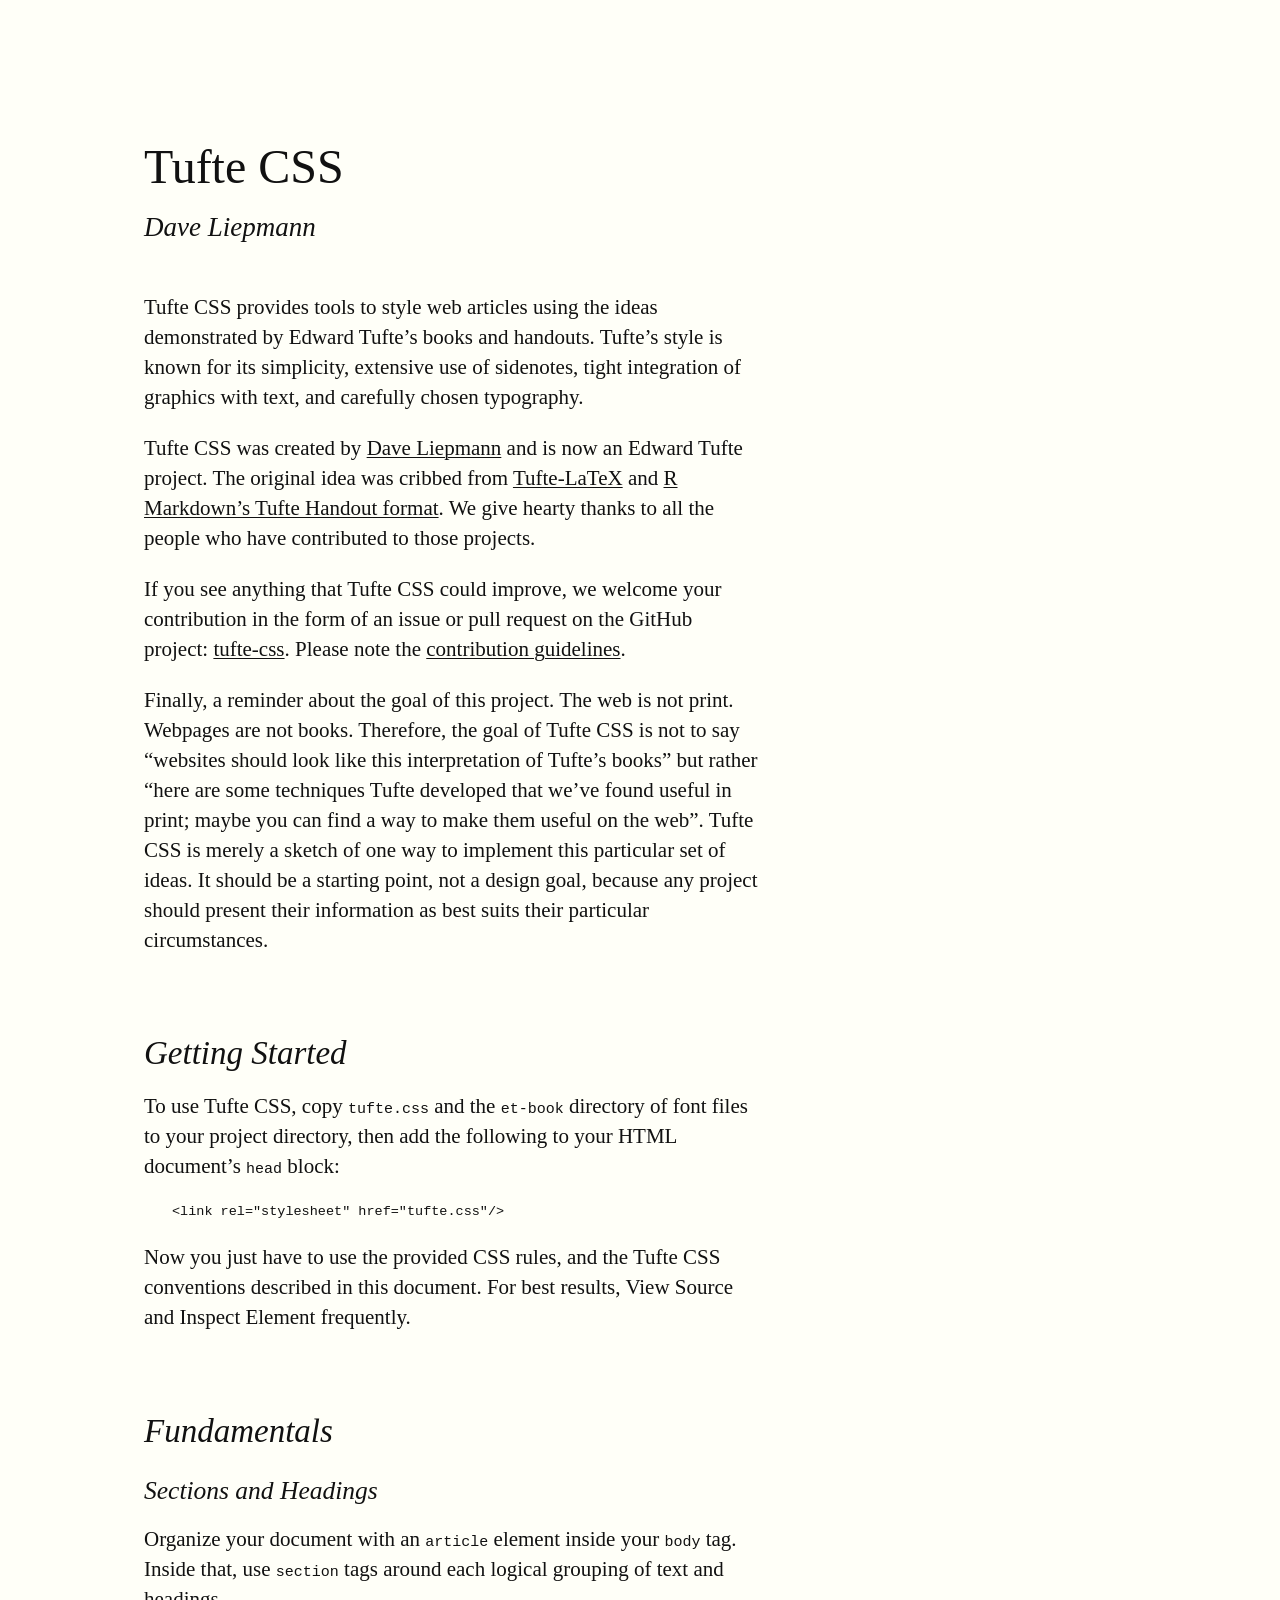
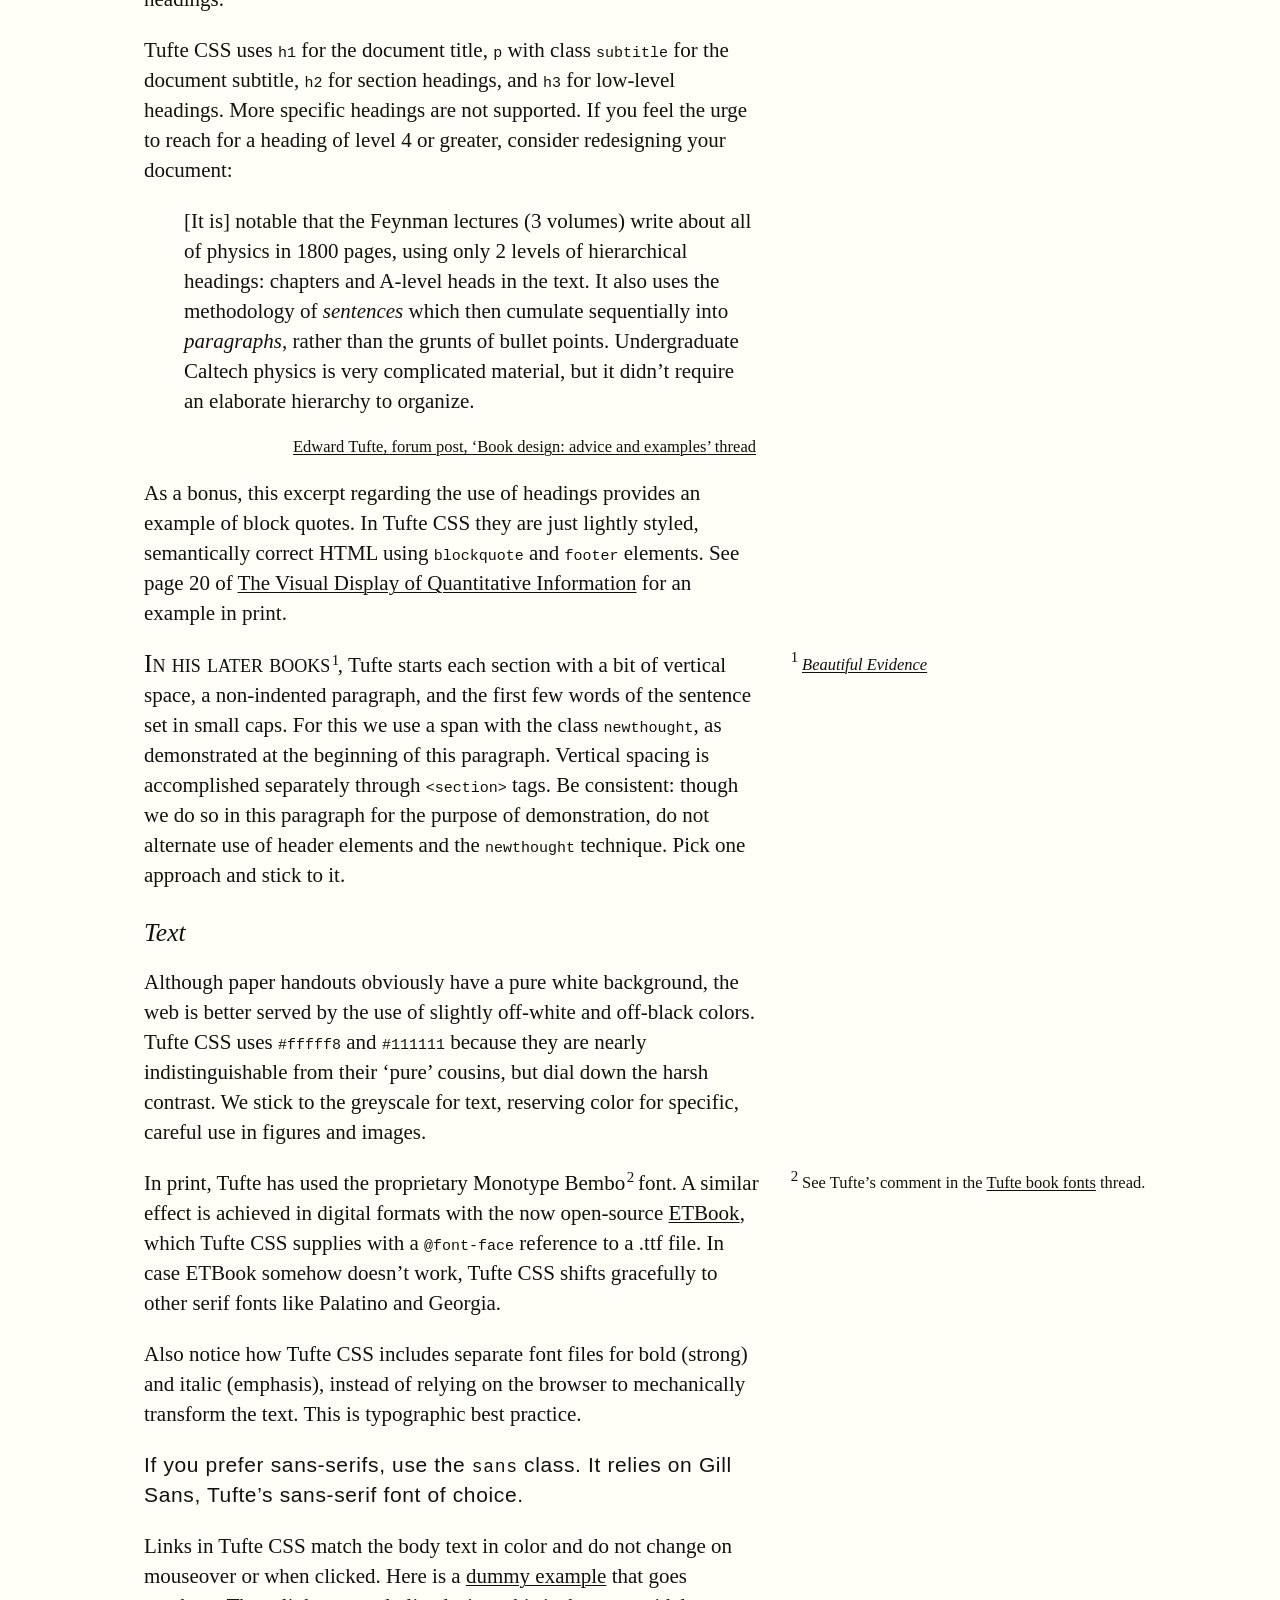
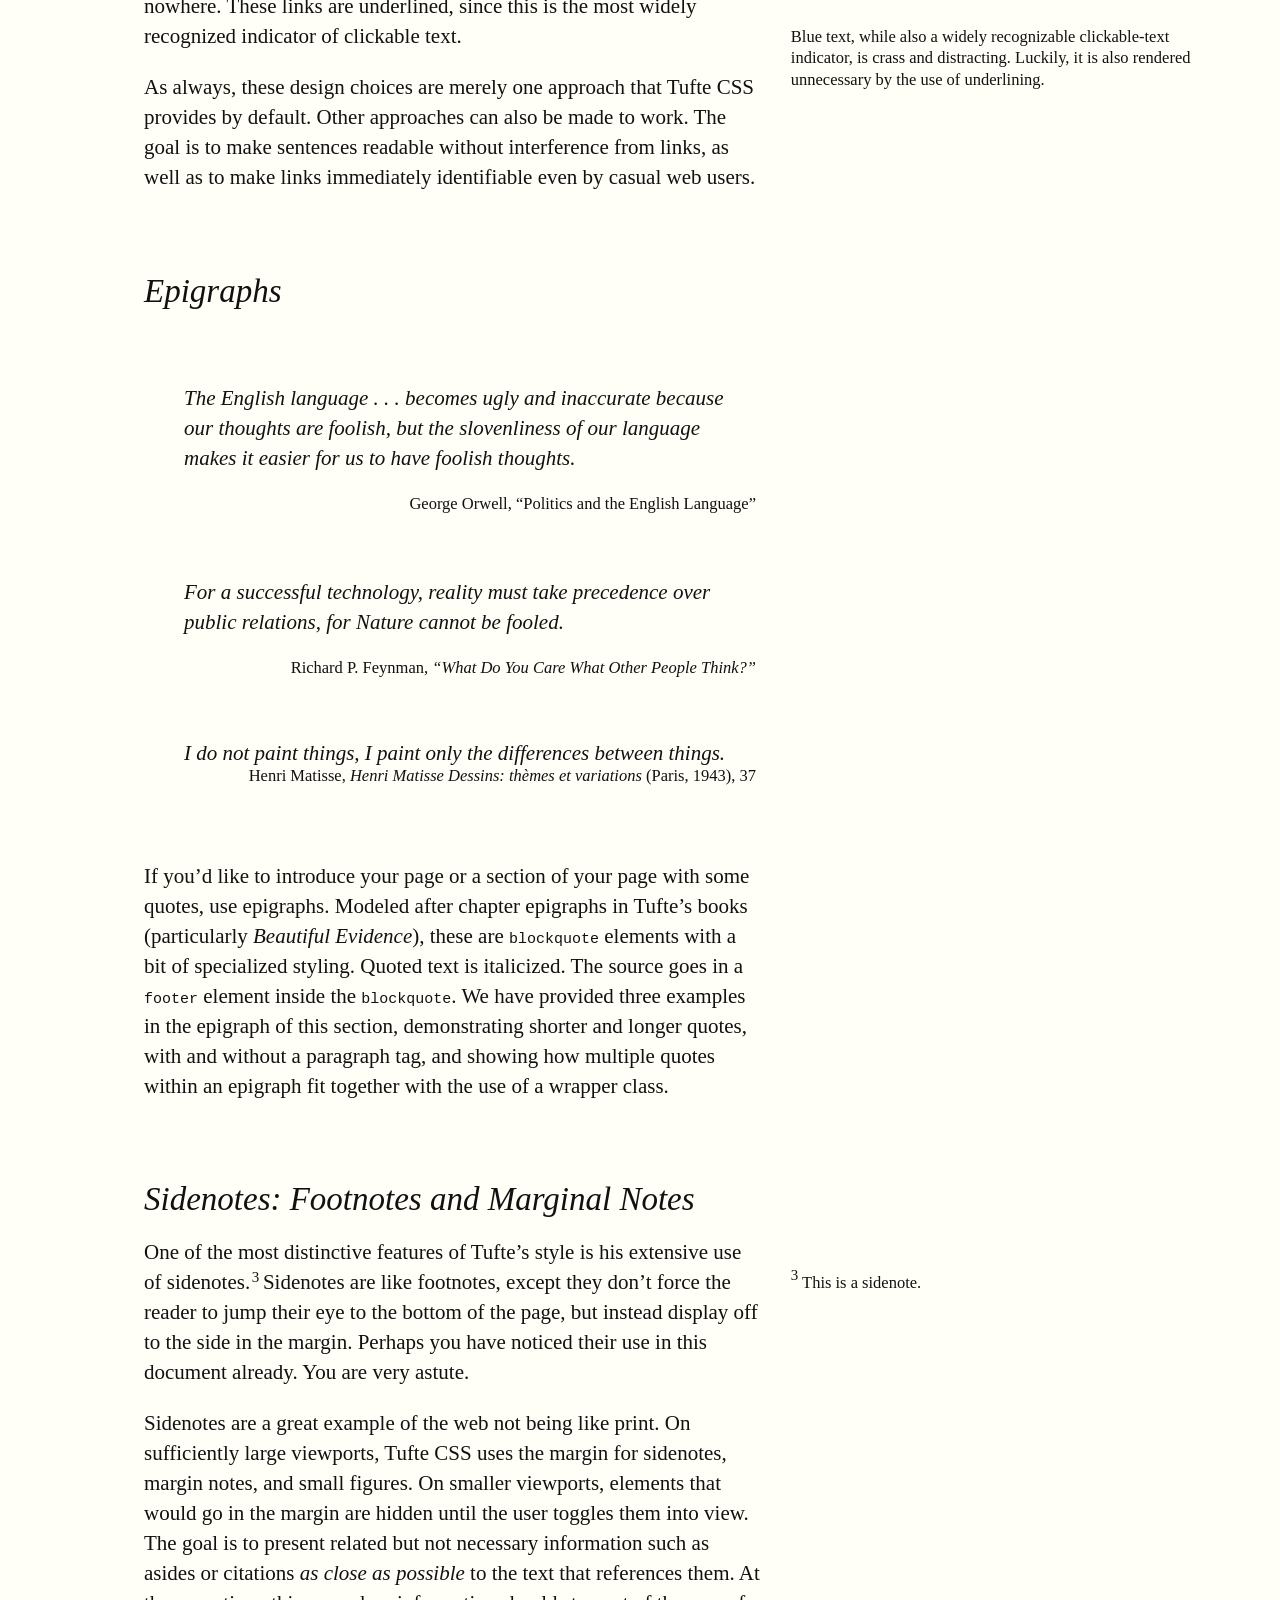
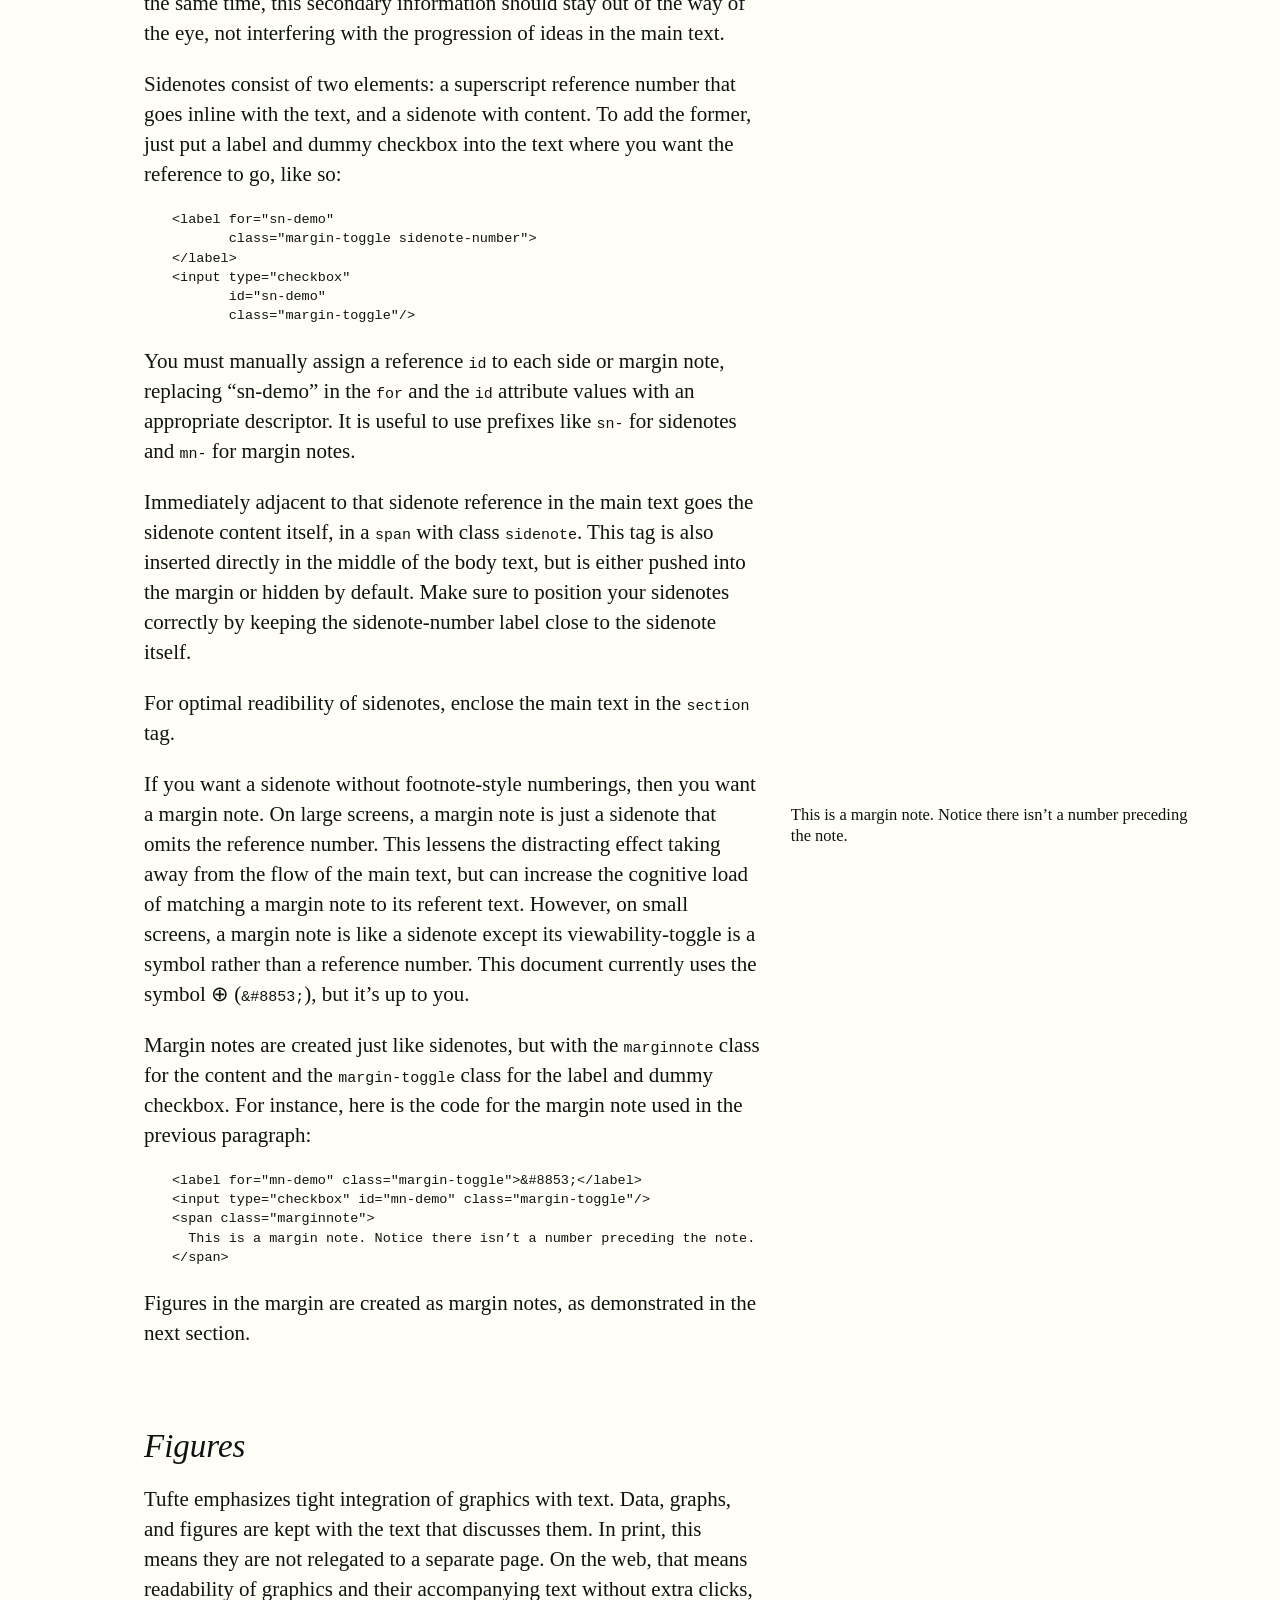
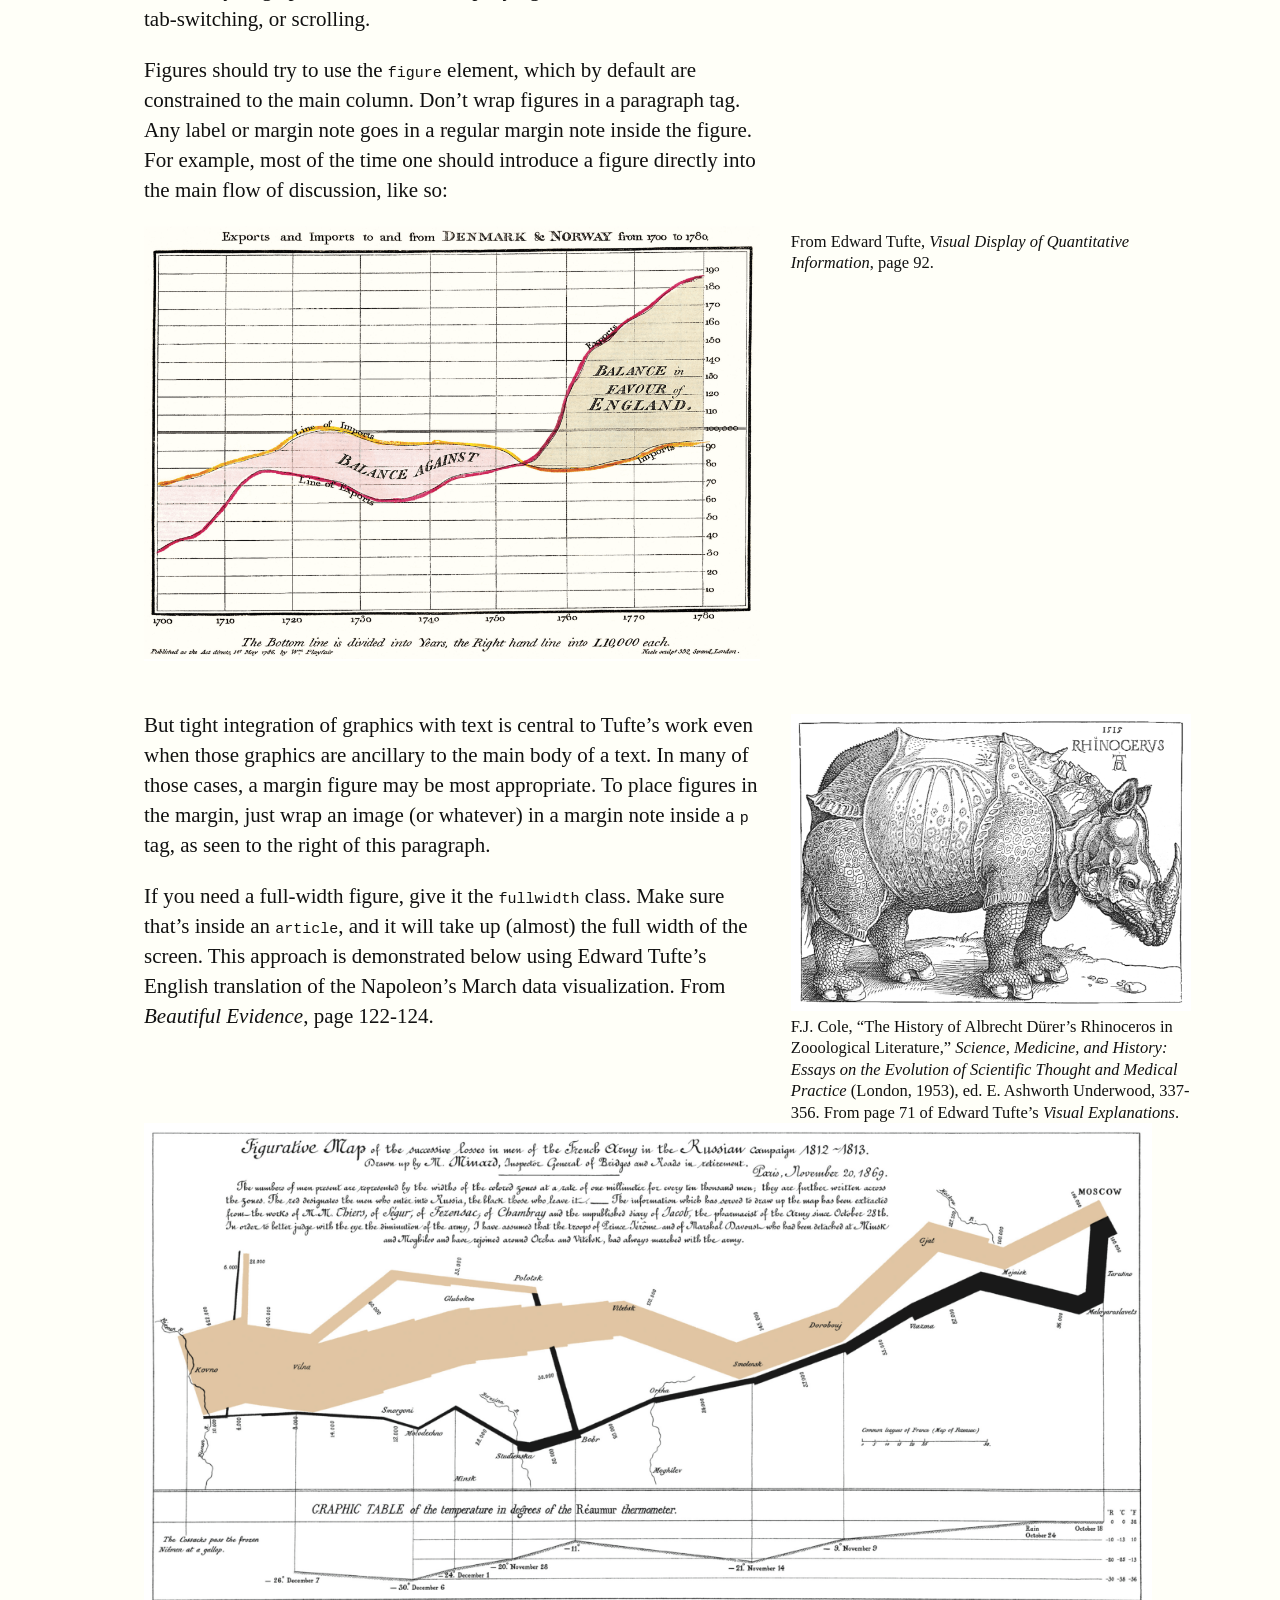
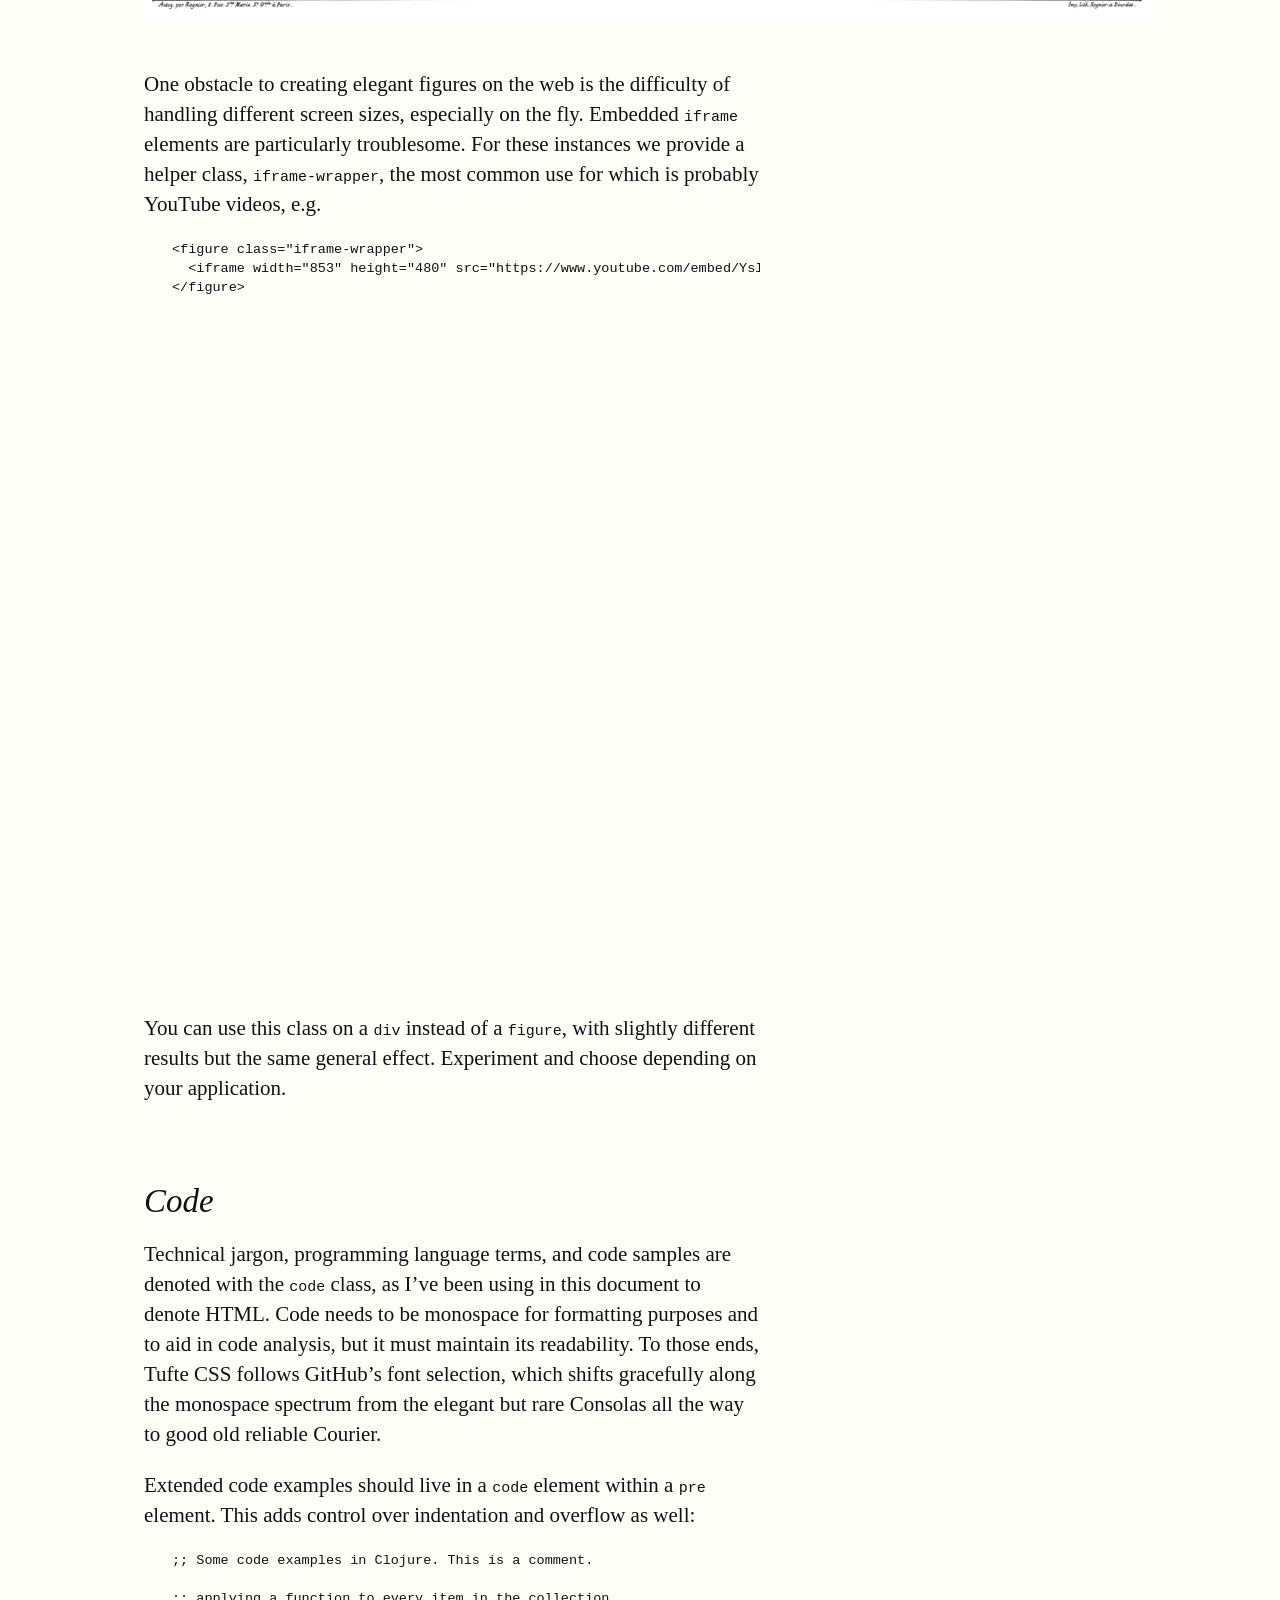
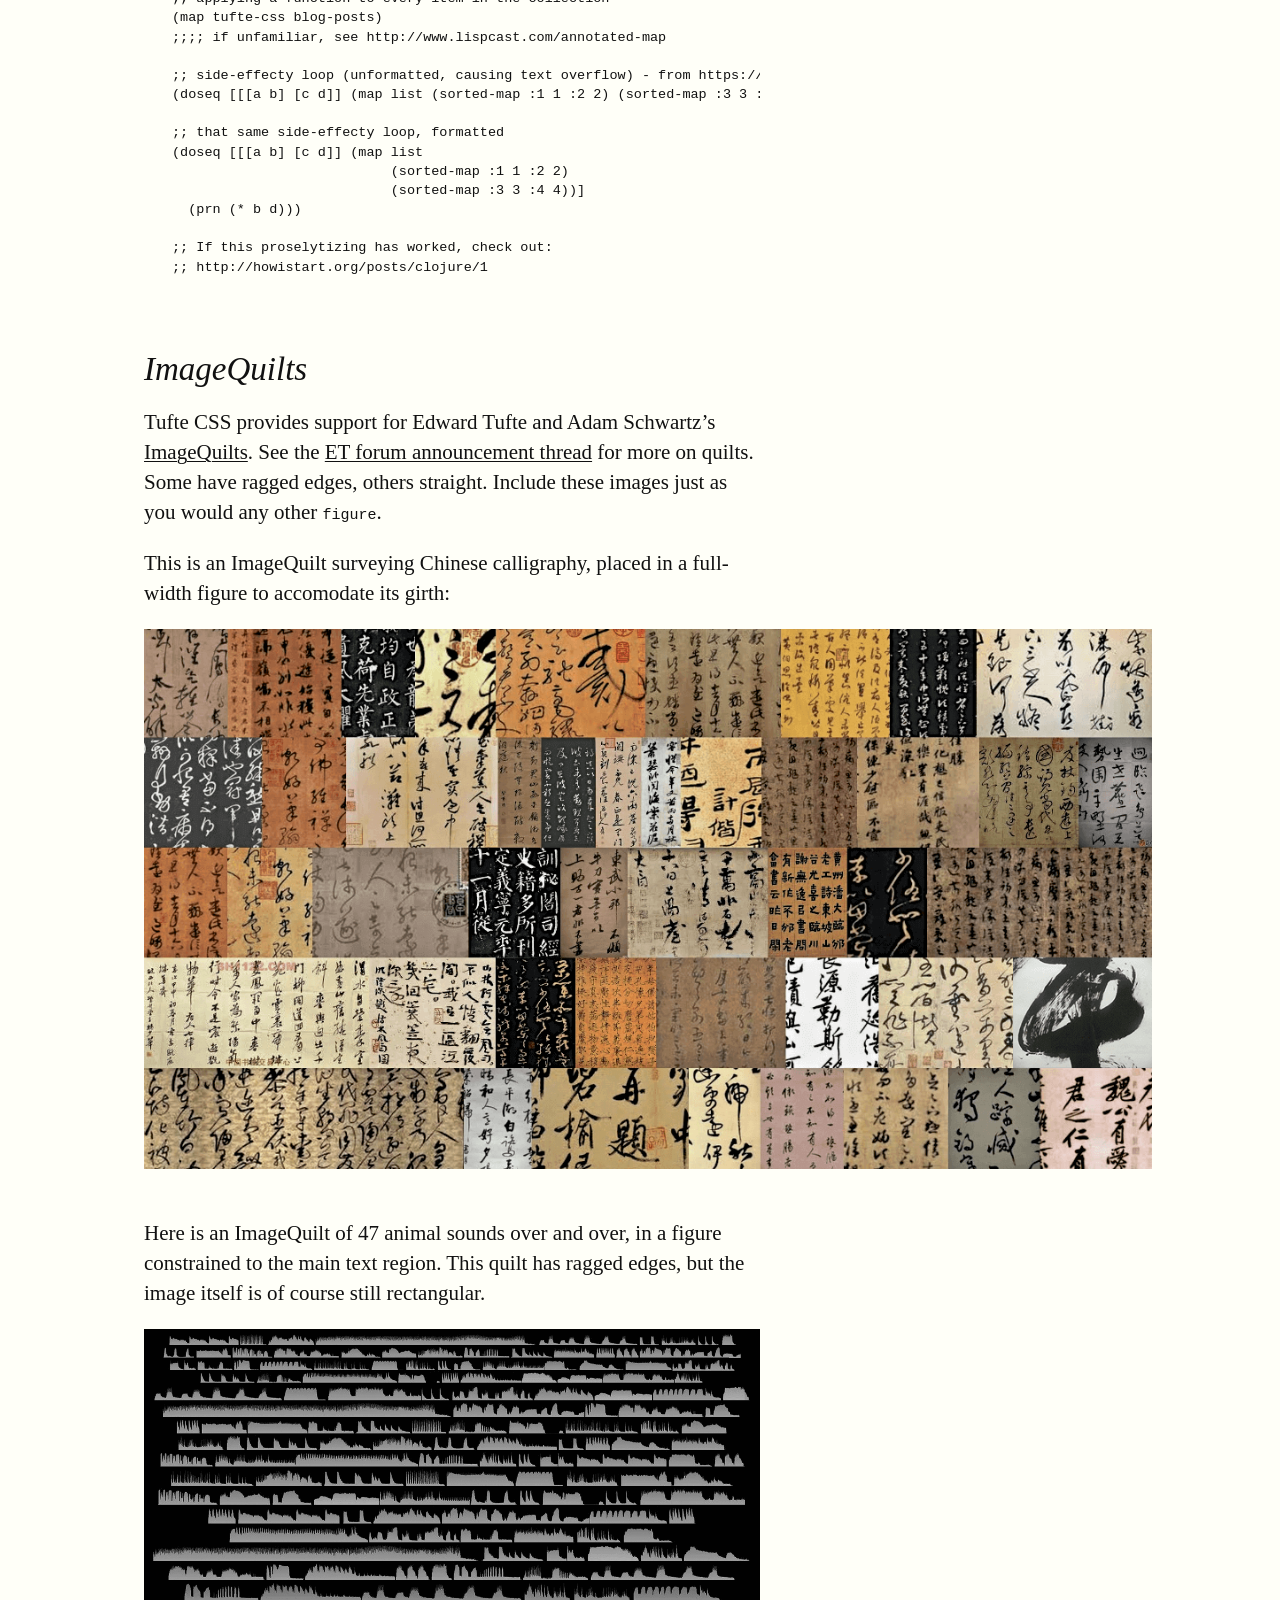
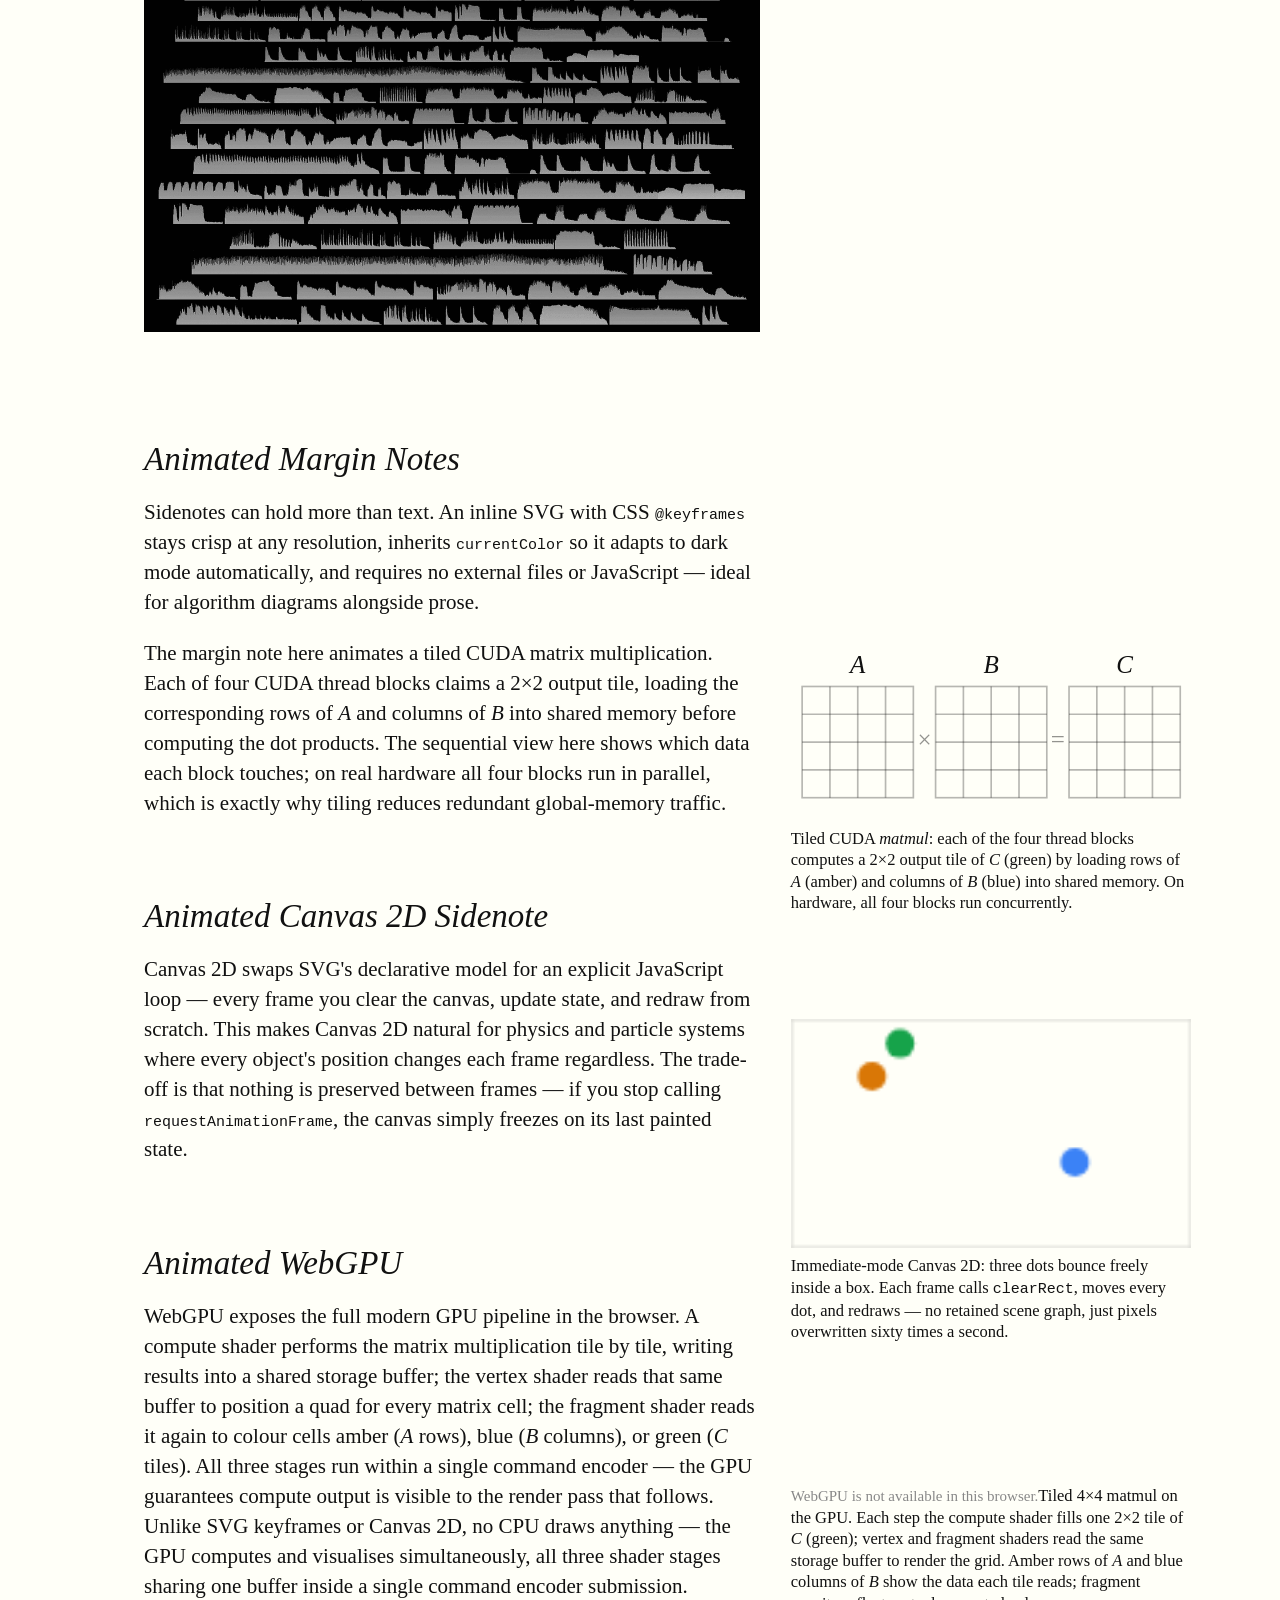
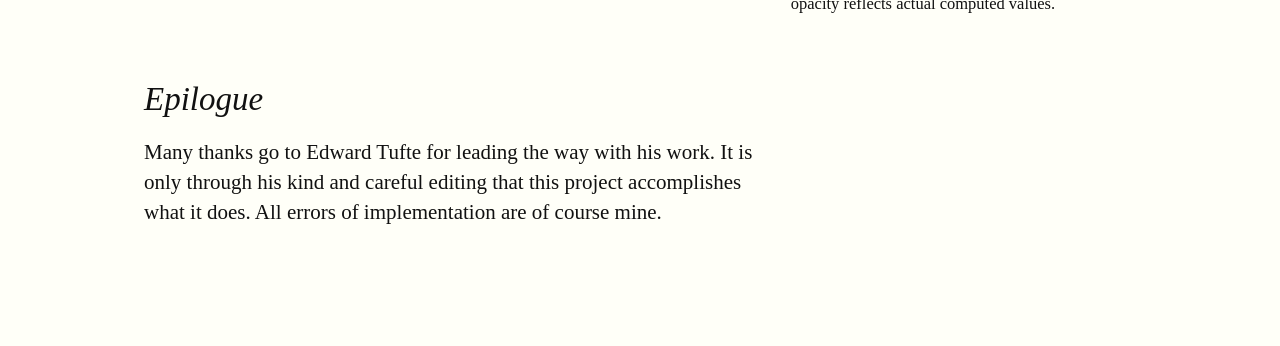
==== commit 31cbbb15: "updated structure" ====
--- a/test.html
+++ b/test.html
@@ -3,7 +3,7 @@
   <head>
     <meta charset="utf-8"/>
     <title>Tufte CSS</title>
-    <link rel="stylesheet" href="tufte.css"/>
+    <link rel="stylesheet" href="assets/css/tufte.css"/>
     <meta name="viewport" content="width=device-width, initial-scale=1">
     <style>
       /* CUDA matmul sidenote animation — 4s cycle, 4 tiled thread blocks */
--- a/assets/css/tufte.css
+++ b/assets/css/tufte.css
@@ -0,0 +1,270 @@
+@charset "UTF-8";
+@font-face {
+    font-family: "et-book";
+    src: url("assets/et-book/et-book-roman-line-figures/et-book-roman-line-figures.eot");
+    src: url("assets/et-book/et-book-roman-line-figures/et-book-roman-line-figures.eot?#iefix") format("embedded-opentype"), url("assets/et-book/et-book-roman-line-figures/et-book-roman-line-figures.woff") format("woff"), url("assets/et-book/et-book-roman-line-figures/et-book-roman-line-figures.ttf") format("truetype"), url("assets/et-book/et-book-roman-line-figures/et-book-roman-line-figures.svg#etbookromanosf") format("svg");
+    font-weight: normal; font-style: normal; font-display: swap;
+}
+@font-face {
+    font-family: "et-book";
+    src: url("assets/et-book/et-book-display-italic-old-style-figures/et-book-display-italic-old-style-figures.eot");
+    src: url("assets/et-book/et-book-display-italic-old-style-figures/et-book-display-italic-old-style-figures.eot?#iefix") format("embedded-opentype"), url("assets/et-book/et-book-display-italic-old-style-figures/et-book-display-italic-old-style-figures.woff") format("woff"), url("assets/et-book/et-book-display-italic-old-style-figures/et-book-display-italic-old-style-figures.ttf") format("truetype"), url("assets/et-book/et-book-display-italic-old-style-figures/et-book-display-italic-old-style-figures.svg#etbookromanosf") format("svg");
+    font-weight: normal; font-style: italic; font-display: swap;
+}
+@font-face {
+    font-family: "et-book";
+    src: url("assets/et-book/et-book-bold-line-figures/et-book-bold-line-figures.eot");
+    src: url("assets/et-book/et-book-bold-line-figures/et-book-bold-line-figures.eot?#iefix") format("embedded-opentype"), url("assets/et-book/et-book-bold-line-figures/et-book-bold-line-figures.woff") format("woff"), url("assets/et-book/et-book-bold-line-figures/et-book-bold-line-figures.ttf") format("truetype"), url("assets/et-book/et-book-bold-line-figures/et-book-bold-line-figures.svg#etbookromanosf") format("svg");
+    font-weight: bold; font-style: normal; font-display: swap;
+}
+@font-face {
+    font-family: "et-book-roman-old-style";
+    src: url("assets/et-book/et-book-roman-old-style-figures/et-book-roman-old-style-figures.eot");
+    src: url("assets/et-book/et-book-roman-old-style-figures/et-book-roman-old-style-figures.eot?#iefix") format("embedded-opentype"), url("assets/et-book/et-book-roman-old-style-figures/et-book-roman-old-style-figures.woff") format("woff"), url("assets/et-book/et-book-roman-old-style-figures/et-book-roman-old-style-figures.ttf") format("truetype"), url("assets/et-book/et-book-roman-old-style-figures/et-book-roman-old-style-figures.svg#etbookromanosf") format("svg");
+    font-weight: normal; font-style: normal; font-display: swap;
+}
+html { font-size: 15px; }
+body {
+    width: 87.5%;
+    margin-left: auto;
+    margin-right: auto;
+    padding-left: 10%;
+    font-family: et-book, Palatino, "Palatino Linotype", "Palatino LT STD", "Book Antiqua", Georgia, serif;
+    background-color: #fffff8;
+    color: #111;
+    max-width: 1450px;
+    counter-reset: sidenote-counter;
+}
+@media (prefers-color-scheme: dark) { body { background-color: #151515; color: #ddd; } }
+h1 {
+    font-weight: 400;
+    margin-top: 4rem;
+    margin-bottom: 1.5rem;
+    font-size: 3.2rem;
+    line-height: 1;
+}
+h2 {
+    font-style: italic;
+    font-weight: 400;
+    margin-top: 2.1rem;
+    margin-bottom: 1.4rem;
+    font-size: 2.2rem;
+    line-height: 1;
+}
+h3 {
+    font-style: italic;
+    font-weight: 400;
+    font-size: 1.7rem;
+    margin-top: 2rem;
+    margin-bottom: 1.4rem;
+    line-height: 1;
+}
+hr {
+    display: block;
+    height: 1px;
+    width: 55%;
+    border: 0;
+    border-top: 1px solid #ccc;
+    margin: 1em 0;
+    padding: 0;
+}
+p.subtitle {
+    font-style: italic;
+    margin-top: 1rem;
+    margin-bottom: 1rem;
+    font-size: 1.8rem;
+    display: block;
+    line-height: 1;
+}
+.numeral { font-family: et-book-roman-old-style; }
+.danger { color: red; }
+article { padding: 5rem 0rem; }
+section {
+    padding-top: 1rem;
+    padding-bottom: 1rem;
+}
+p, dl, ol, ul { font-size: 1.4rem; line-height: 2rem; }
+p {
+    margin-top: 1.4rem;
+    margin-bottom: 1.4rem;
+    padding-right: 0;
+    vertical-align: baseline;
+}
+/* Chapter Epigraphs */
+div.epigraph { margin: 5em 0; }
+div.epigraph > blockquote {
+    margin-top: 3em;
+    margin-bottom: 3em;
+}
+div.epigraph > blockquote,
+div.epigraph > blockquote > p { font-style: italic; }
+div.epigraph > blockquote > footer { font-style: normal; }
+div.epigraph > blockquote > footer > cite { font-style: italic; }
+/* end chapter epigraphs styles */
+blockquote { font-size: 1.4rem; }
+blockquote p {
+    width: 55%;
+    margin-right: 40px;
+}
+blockquote footer {
+    width: 55%;
+    font-size: 1.1rem;
+    text-align: right;
+}
+section > p, section > footer, section > table { width: 55%; }
+/* 50 + 5 == 55, to be the same width as paragraph */
+section > dl, section > ol, section > ul {
+    width: 50%;
+    -webkit-padding-start: 5%;
+}
+dt:not(:first-child),
+li:not(:first-child) { margin-top: 0.25rem; }
+figure {
+    padding: 0;
+    border: 0;
+    font-size: 100%;
+    font: inherit;
+    vertical-align: baseline;
+    max-width: 55%;
+    -webkit-margin-start: 0;
+    -webkit-margin-end: 0;
+    margin: 0 0 3em 0;
+}
+figcaption {
+    float: right;
+    clear: right;
+    margin-top: 0;
+    margin-bottom: 0;
+    font-size: 1.1rem;
+    line-height: 1.6;
+    vertical-align: baseline;
+    position: relative;
+    max-width: 40%;
+}
+figure.fullwidth figcaption { margin-right: 24%; }
+a:link,
+a:visited {
+    color: inherit;
+    text-underline-offset: 0.1em;
+    text-decoration-thickness: 0.05em;
+}
+/* Sidenotes, margin notes, figures, captions */
+img { max-width: 100%; }
+.sidenote, .marginnote {
+    float: right;
+    clear: right;
+    margin-right: -70%;
+    width: 65%;
+    margin-top: 0.3rem;
+    margin-bottom: 0;
+    font-size: 1.1rem;
+    line-height: 1.3;
+    vertical-align: baseline;
+    position: relative;
+}
+.sidenote-number { counter-increment: sidenote-counter; }
+.sidenote-number:after,
+.sidenote:before {
+    font-family: et-book-roman-old-style;
+    position: relative;
+    vertical-align: baseline;
+}
+.sidenote-number:after {
+    content: counter(sidenote-counter);
+    font-size: 1rem;
+    top: -0.5rem;
+    left: 0.1rem;
+}
+.sidenote:before {
+    content: counter(sidenote-counter) " ";
+    font-size: 1rem;
+    top: -0.5rem;
+}
+blockquote .sidenote,
+blockquote .marginnote {
+    margin-right: -82%;
+    min-width: 59%;
+    text-align: left;
+}
+div.fullwidth,
+table.fullwidth { width: 100%; }
+div.table-wrapper {
+    overflow-x: auto;
+    font-family: "Trebuchet MS", "Gill Sans", "Gill Sans MT", sans-serif;
+}
+.sans {
+    font-family: "Gill Sans", "Gill Sans MT", Calibri, sans-serif;
+    letter-spacing: .03em;
+}
+code, pre > code {
+    font-family: Consolas, "Liberation Mono", Menlo, Courier, monospace;
+    font-size: 1.0rem;
+    line-height: 1.42;
+    -webkit-text-size-adjust: 100%; /* Prevent adjustments of font size after orientation changes in iOS. See https://github.com/edwardtufte/tufte-css/issues/81#issuecomment-261953409 */
+}
+.sans > code { font-size: 1.2rem; }
+h1 > code, h2 > code, h3 > code { font-size: 0.80em; }
+.marginnote > code,
+.sidenote > code { font-size: 1rem; }
+pre > code {
+    font-size: 0.9rem;
+    width: 52.5%;
+    margin-left: 2.5%;
+    overflow-x: auto;
+    display: block;
+}
+pre.fullwidth > code { width: 90%; }
+.fullwidth {
+    max-width: 90%;
+    clear:both;
+}
+span.newthought {
+    font-variant: small-caps;
+    font-size: 1.2em;
+}
+input.margin-toggle { display: none; }
+label.sidenote-number {
+    display: inline-block;
+    max-height: 2rem; /* should be less than or equal to paragraph line-height */
+}
+label.margin-toggle:not(.sidenote-number) { display: none; }
+.iframe-wrapper {
+    position: relative;
+    padding-bottom: 56.25%; /* 16:9 */
+    padding-top: 25px;
+    height: 0;
+}
+.iframe-wrapper iframe {
+    position: absolute;
+    top: 0;
+    left: 0;
+    width: 100%;
+    height: 100%;
+}
+@media (max-width: 760px) {
+    body { width: 84%; padding-left: 8%; padding-right: 8%; }
+    hr, section > p, section > footer, section > table { width: 100%; }
+    pre > code { width: 97%; }
+    section > dl, section > ol, section > ul { width: 90%; }
+    figure { max-width: 90%; }
+    figcaption, figure.fullwidth figcaption { margin-right: 0%; max-width: none; }
+    blockquote { margin-left: 1.5em; margin-right: 0em; }
+    blockquote p, blockquote footer { width: 100%; }
+    label.margin-toggle:not(.sidenote-number) { display: inline; }
+    .sidenote,
+    .marginnote { display: none; }
+    .margin-toggle:checked + .sidenote, .margin-toggle:checked + .marginnote {
+        display: block;
+        float: left;
+        left: 1rem;
+        clear: both;
+        width: 95%;
+        margin: 1rem 2.5%;
+        /*vertical-align: baseline;*/
+        position: relative;
+    }
+    label { cursor: pointer; }
+    div.table-wrapper,
+    table { width: 85%; }
+    img { width: 100%; }
+}
